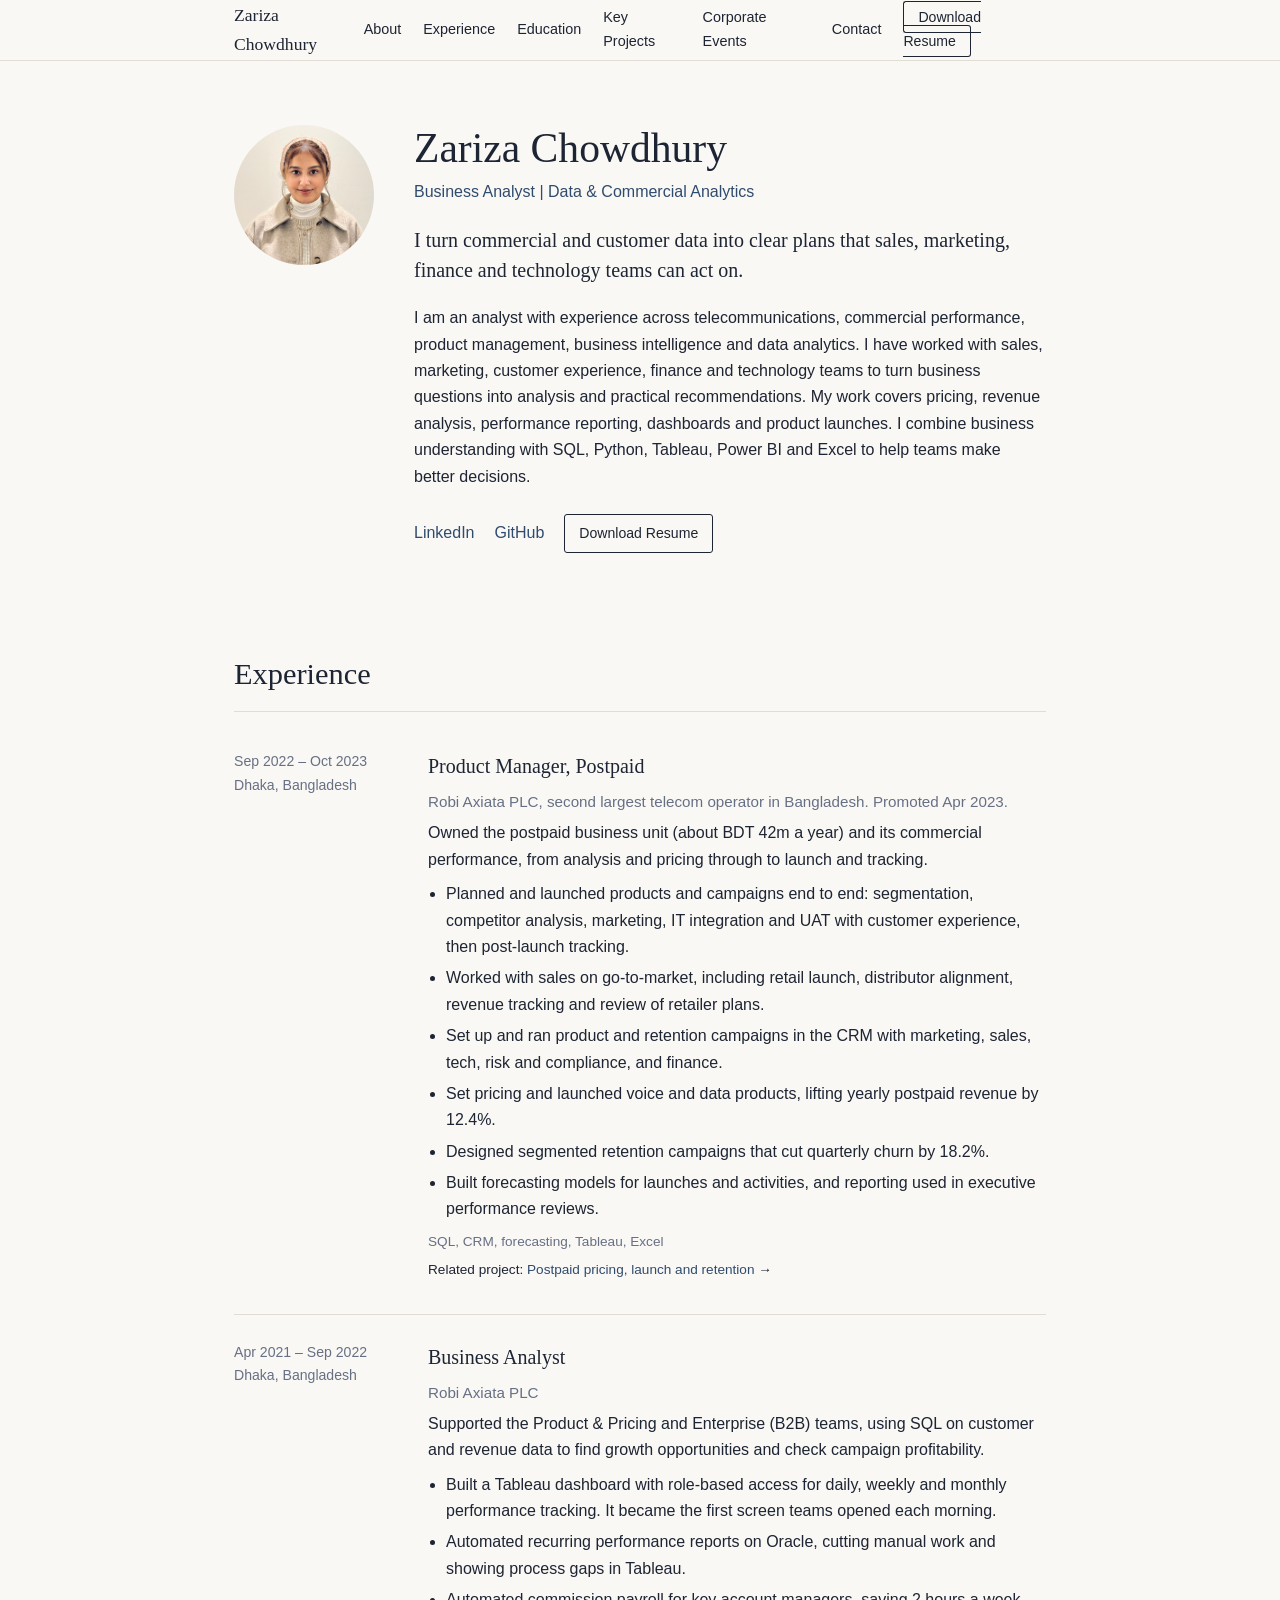
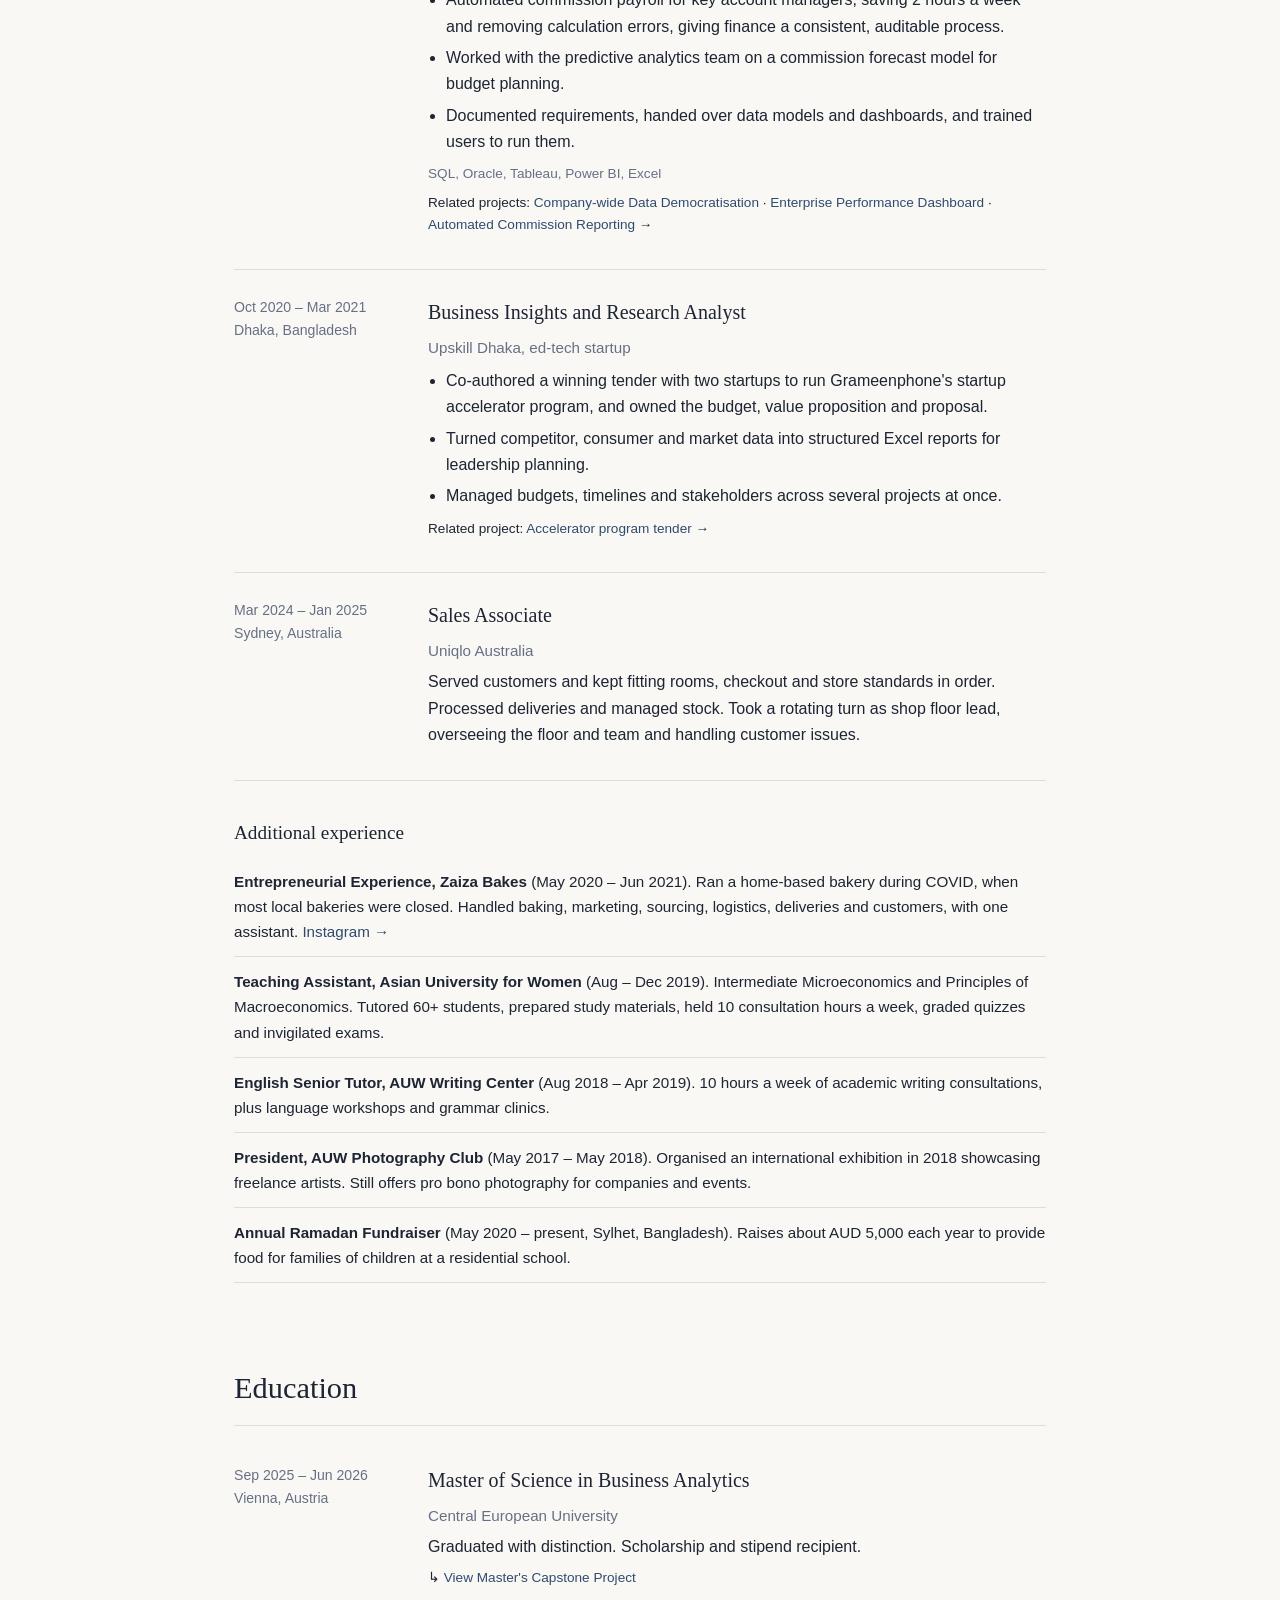
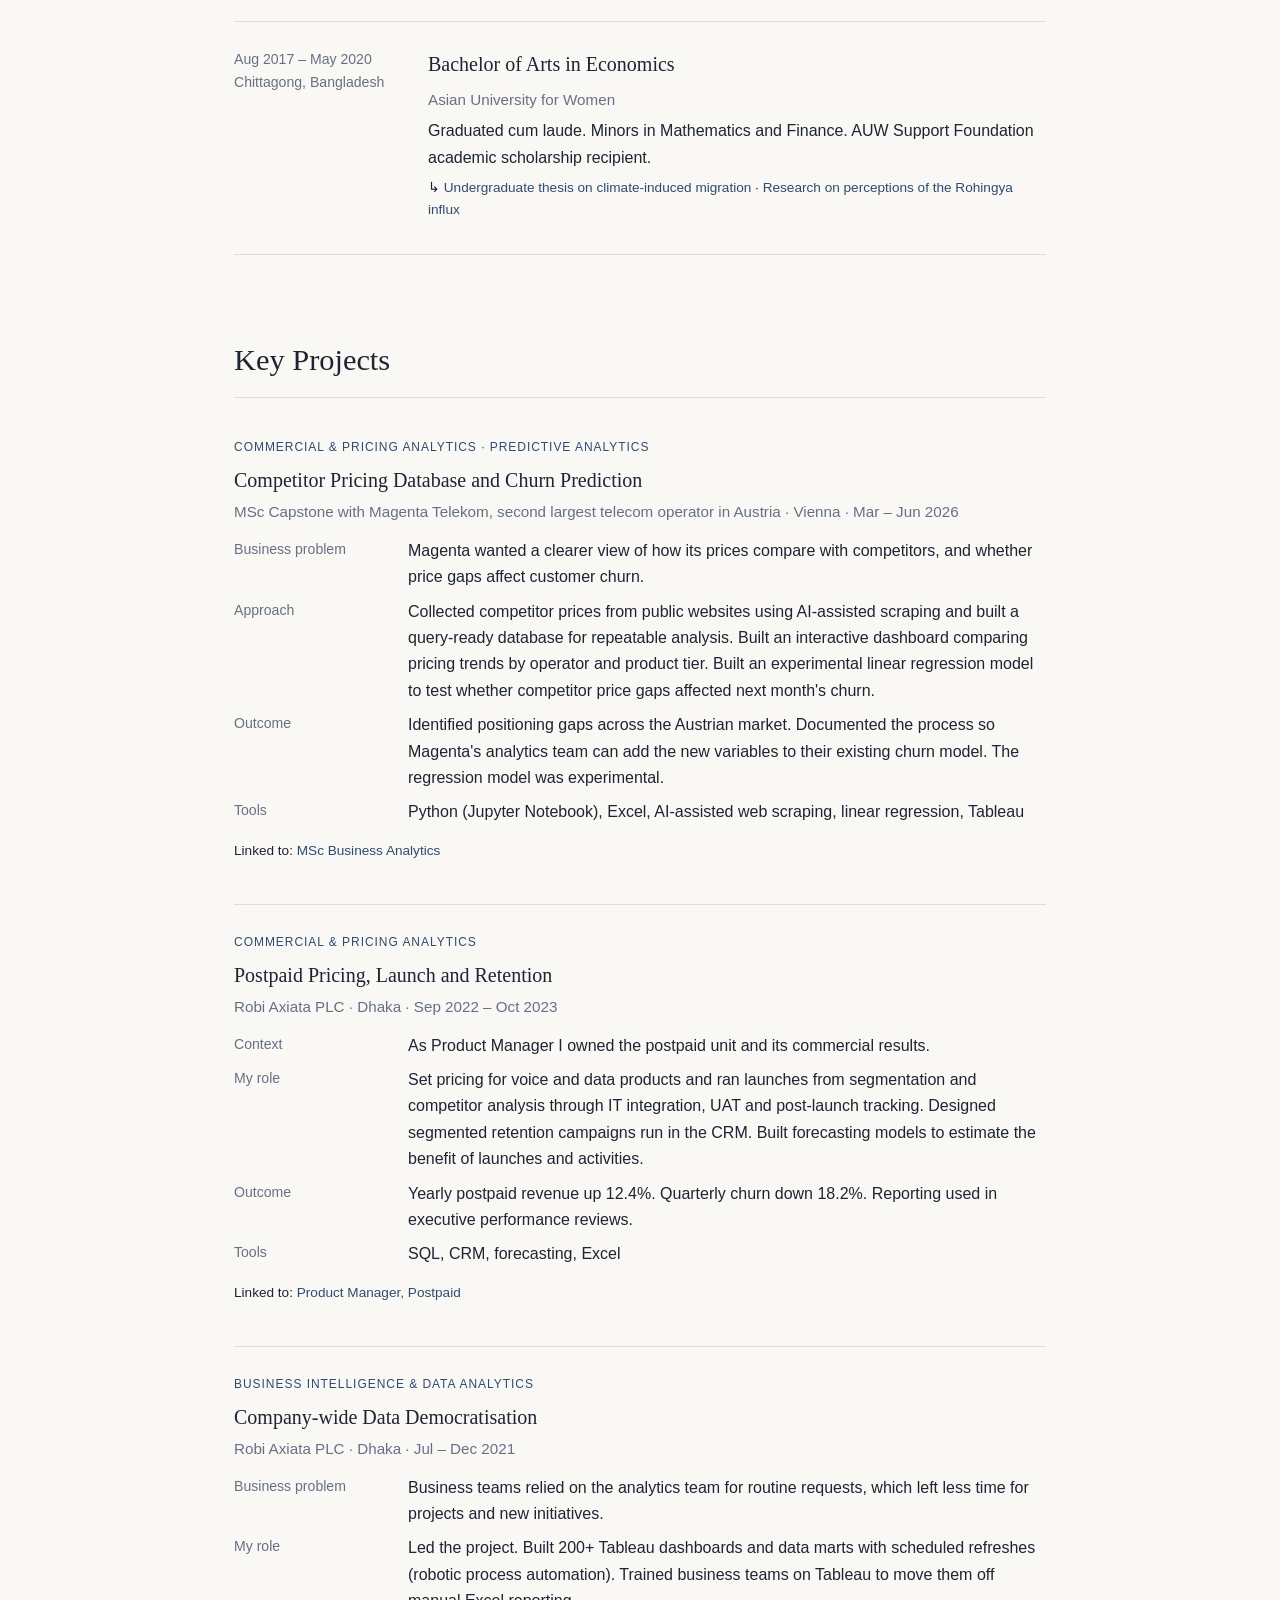
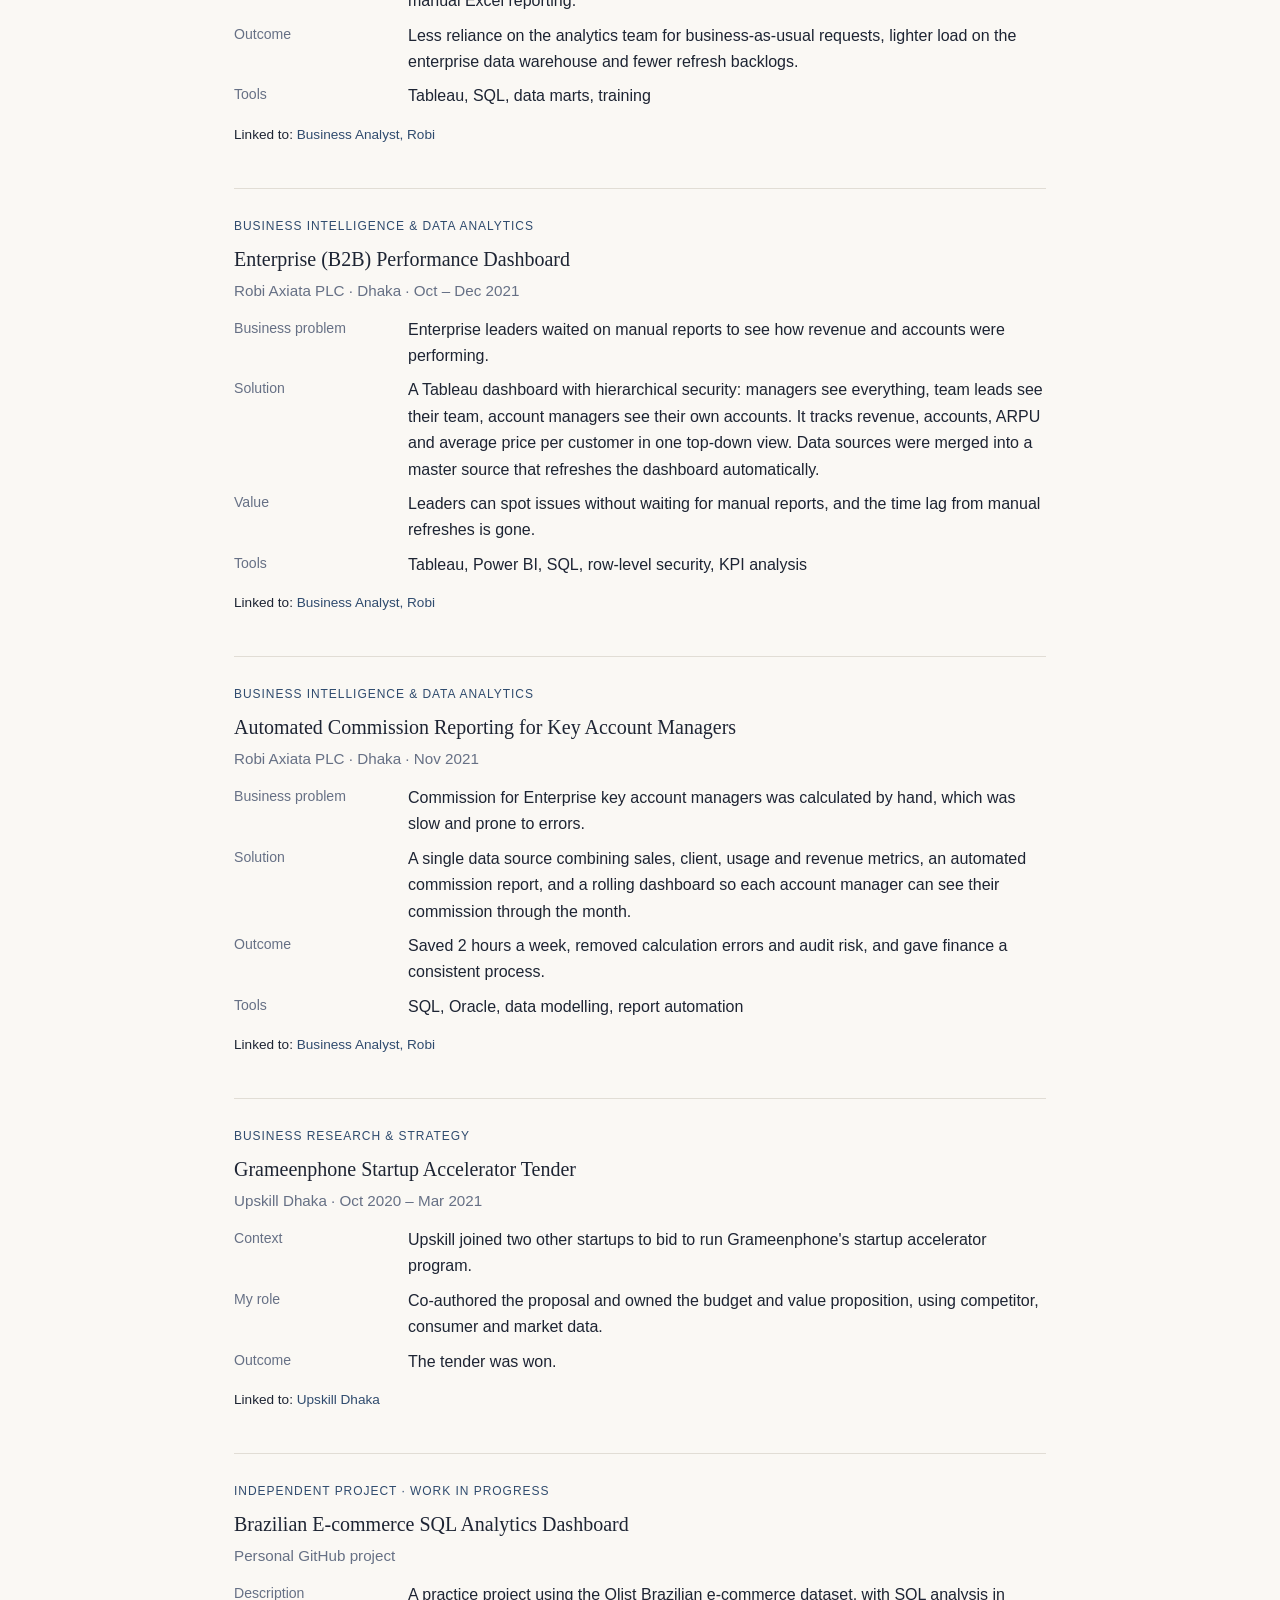
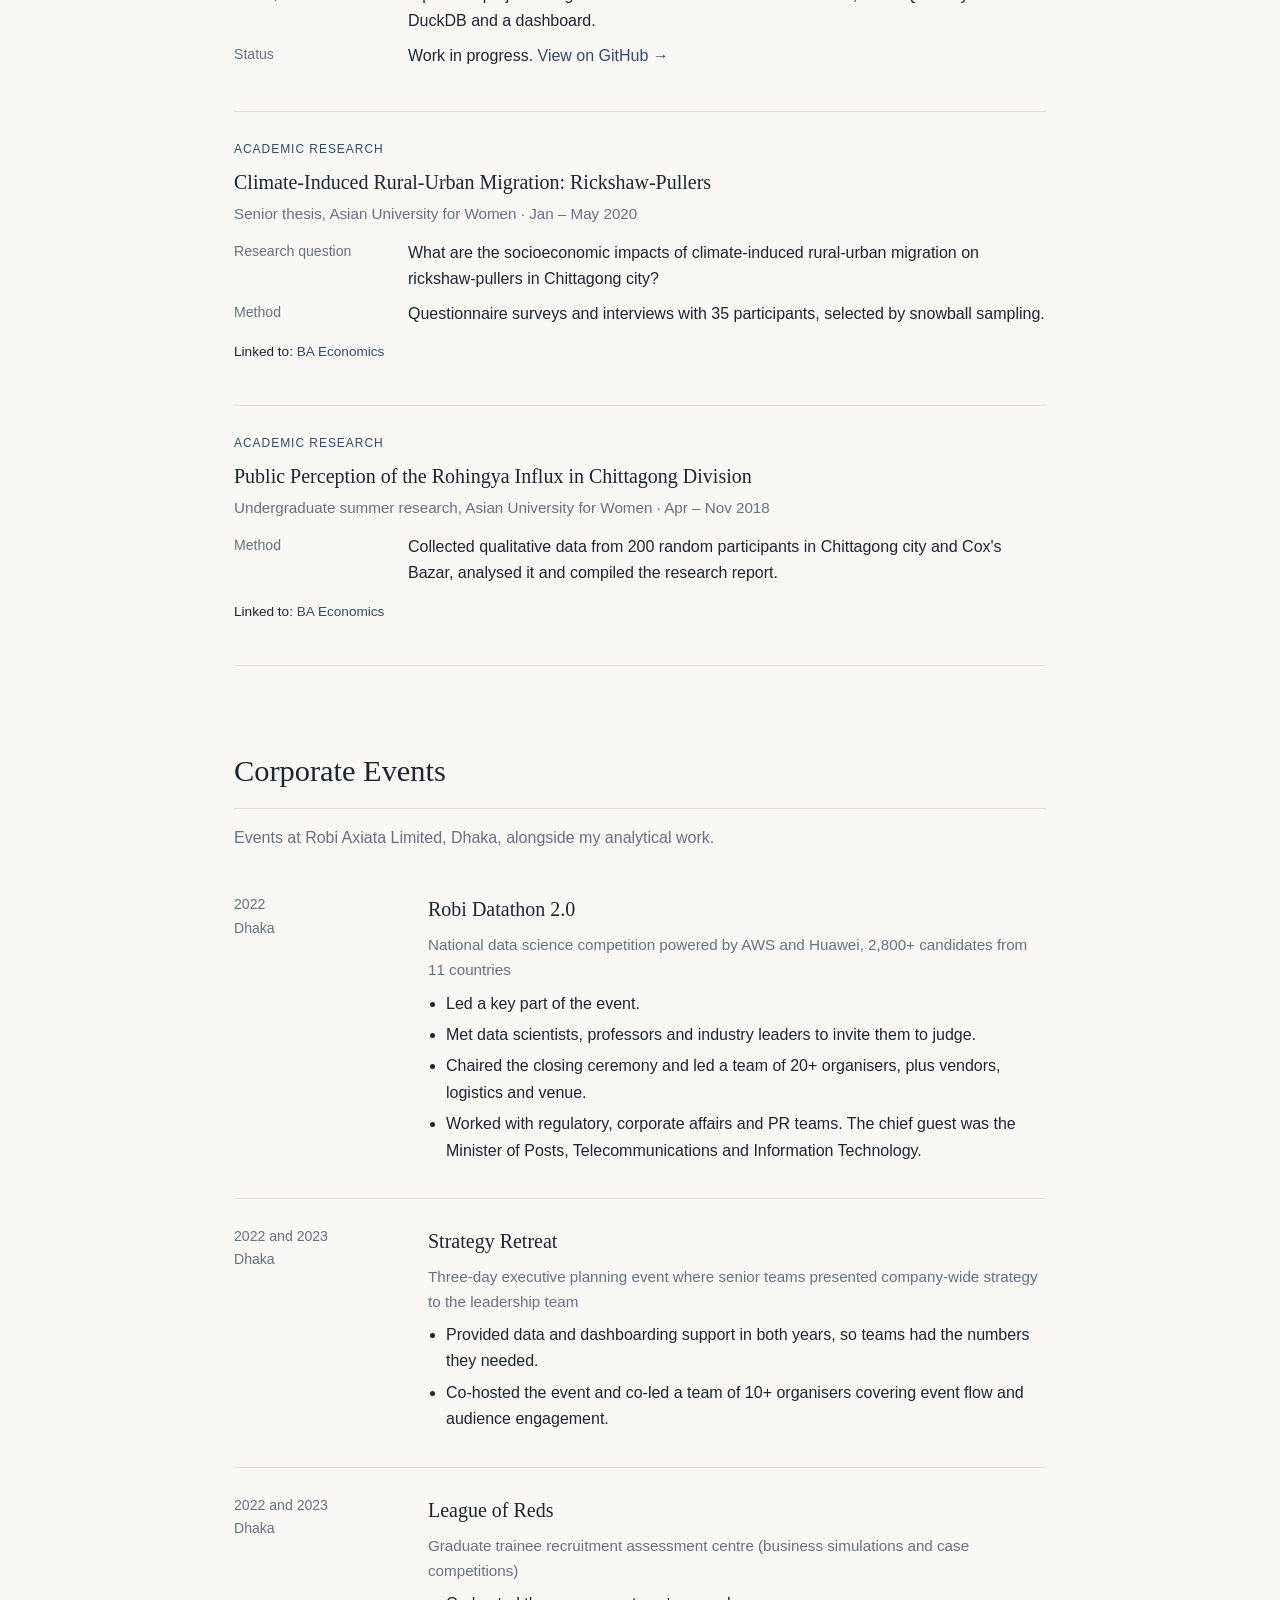
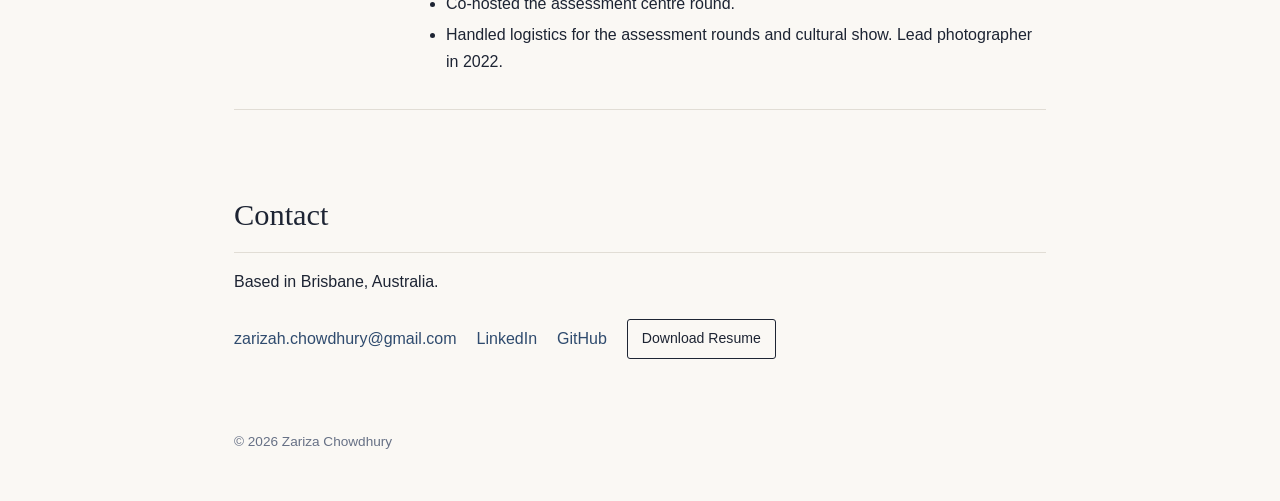
==== index.html @ 925d630c "Add files for portfolio" ====
<!DOCTYPE html>
<html lang="en-AU">
<head>
<meta charset="UTF-8">
<meta name="viewport" content="width=device-width, initial-scale=1">
<title>Zariza Chowdhury | Business Analyst | Data &amp; Commercial Analytics</title>
<meta name="description" content="Portfolio of Zariza Chowdhury, Business Analyst focused on commercial performance, pricing, product and business intelligence.">
<link rel="stylesheet" href="style.css">
</head>
<body>

<!-- NAVIGATION: to add a menu item, copy one <li> and change the link and label -->
<header class="nav">
  <div class="wrap nav-inner">
    <a class="brand" href="#about">Zariza Chowdhury</a>
    <button class="menu-btn" id="menuBtn" aria-label="Menu" aria-expanded="false">Menu</button>
    <nav id="menu">
      <ul>
        <li><a href="#about">About</a></li>
        <li><a href="#experience">Experience</a></li>
        <li><a href="#education">Education</a></li>
        <li><a href="#projects">Key Projects</a></li>
        <li><a href="#events">Corporate Events</a></li>
        <li><a href="#contact">Contact</a></li>
        <li><a class="btn" href="documents/CV.pdf" download="Zariza_Chowdhury_CV.pdf">Download Resume</a></li>
      </ul>
    </nav>
  </div>
</header>

<main class="wrap">

<!-- ABOUT -->
<section id="about" class="hero">
  <img src="assets/images/profile.jpg" alt="Zariza Chowdhury" class="photo">
  <div>
    <h1>Zariza Chowdhury</h1>
    <p class="title">Business Analyst | Data &amp; Commercial Analytics</p>
    <p class="lead">I turn commercial and customer data into clear plans that sales, marketing, finance and technology teams can act on.</p>
    <p>I am an analyst with experience across telecommunications, commercial performance, product management, business intelligence and data analytics. I have worked with sales, marketing, customer experience, finance and technology teams to turn business questions into analysis and practical recommendations. My work covers pricing, revenue analysis, performance reporting, dashboards and product launches. I combine business understanding with SQL, Python, Tableau, Power BI and Excel to help teams make better decisions.</p>
    <p class="links"><a href="https://www.linkedin.com/in/zarizachowdhury" target="_blank" rel="noopener">LinkedIn</a><a href="https://github.com/zarizachow" target="_blank" rel="noopener">GitHub</a><a class="btn" href="documents/CV.pdf" download="Zariza_Chowdhury_CV.pdf">Download Resume</a></p>
  </div>
</section>

<!-- EXPERIENCE: copy one <article class="entry"> block to add a job -->
<section id="experience">
  <h2>Experience</h2>

  <article class="entry">
    <div class="meta">Sep 2022 – Oct 2023<br>Dhaka, Bangladesh</div>
    <div>
      <h3>Product Manager, Postpaid</h3>
      <p class="org">Robi Axiata PLC, second largest telecom operator in Bangladesh. Promoted Apr 2023.</p>
      <p>Owned the postpaid business unit (about BDT 42m a year) and its commercial performance, from analysis and pricing through to launch and tracking.</p>
      <ul>
        <li>Planned and launched products and campaigns end to end: segmentation, competitor analysis, marketing, IT integration and UAT with customer experience, then post-launch tracking.</li>
        <li>Worked with sales on go-to-market, including retail launch, distributor alignment, revenue tracking and review of retailer plans.</li>
        <li>Set up and ran product and retention campaigns in the CRM with marketing, sales, tech, risk and compliance, and finance.</li>
        <li>Set pricing and launched voice and data products, lifting yearly postpaid revenue by 12.4%.</li>
        <li>Designed segmented retention campaigns that cut quarterly churn by 18.2%.</li>
        <li>Built forecasting models for launches and activities, and reporting used in executive performance reviews.</li>
      </ul>
      <p class="tools">SQL, CRM, forecasting, Tableau, Excel</p>
      <p class="rel">Related project: <a href="#robi-pm">Postpaid pricing, launch and retention</a> →</p>
    </div>
  </article>

  <article class="entry">
    <div class="meta">Apr 2021 – Sep 2022<br>Dhaka, Bangladesh</div>
    <div>
      <h3>Business Analyst</h3>
      <p class="org">Robi Axiata PLC</p>
      <p>Supported the Product &amp; Pricing and Enterprise (B2B) teams, using SQL on customer and revenue data to find growth opportunities and check campaign profitability.</p>
      <ul>
        <li>Built a Tableau dashboard with role-based access for daily, weekly and monthly performance tracking. It became the first screen teams opened each morning.</li>
        <li>Automated recurring performance reports on Oracle, cutting manual work and showing process gaps in Tableau.</li>
        <li>Automated commission payroll for key account managers, saving 2 hours a week and removing calculation errors, giving finance a consistent, auditable process.</li>
        <li>Worked with the predictive analytics team on a commission forecast model for budget planning.</li>
        <li>Documented requirements, handed over data models and dashboards, and trained users to run them.</li>
      </ul>
      <p class="tools">SQL, Oracle, Tableau, Power BI, Excel</p>
      <p class="rel">Related projects:
        <a href="#democratisation">Company-wide Data Democratisation</a> ·
        <a href="#dashboard">Enterprise Performance Dashboard</a> ·
        <a href="#commission">Automated Commission Reporting</a> →</p>
    </div>
  </article>

  <article class="entry">
    <div class="meta">Oct 2020 – Mar 2021<br>Dhaka, Bangladesh</div>
    <div>
      <h3>Business Insights and Research Analyst</h3>
      <p class="org">Upskill Dhaka, ed-tech startup</p>
      <ul>
        <li>Co-authored a winning tender with two startups to run Grameenphone's startup accelerator program, and owned the budget, value proposition and proposal.</li>
        <li>Turned competitor, consumer and market data into structured Excel reports for leadership planning.</li>
        <li>Managed budgets, timelines and stakeholders across several projects at once.</li>
      </ul>
      <p class="rel">Related project: <a href="#upskill">Accelerator program tender</a> →</p>
    </div>
  </article>

  <article class="entry">
    <div class="meta">Mar 2024 – Jan 2025<br>Sydney, Australia</div>
    <div>
      <h3>Sales Associate</h3>
      <p class="org">Uniqlo Australia</p>
      <p>Served customers and kept fitting rooms, checkout and store standards in order. Processed deliveries and managed stock. Took a rotating turn as shop floor lead, overseeing the floor and team and handling customer issues.</p>
    </div>
  </article>

  <h4 class="sub">Additional experience</h4>
  <ul class="plain">
    <li><strong>Entrepreneurial Experience, Zaiza Bakes</strong> (May 2020 – Jun 2021). Ran a home-based bakery during COVID, when most local bakeries were closed. Handled baking, marketing, sourcing, logistics, deliveries and customers, with one assistant. <a href="https://www.instagram.com/zaizabakes" target="_blank" rel="noopener">Instagram →</a></li>
    <li><strong>Teaching Assistant, Asian University for Women</strong> (Aug – Dec 2019). Intermediate Microeconomics and Principles of Macroeconomics. Tutored 60+ students, prepared study materials, held 10 consultation hours a week, graded quizzes and invigilated exams.</li>
    <li><strong>English Senior Tutor, AUW Writing Center</strong> (Aug 2018 – Apr 2019). 10 hours a week of academic writing consultations, plus language workshops and grammar clinics.</li>
    <li><strong>President, AUW Photography Club</strong> (May 2017 – May 2018). Organised an international exhibition in 2018 showcasing freelance artists. Still offers pro bono photography for companies and events.</li>
    <li><strong>Annual Ramadan Fundraiser</strong> (May 2020 – present, Sylhet, Bangladesh). Raises about AUD 5,000 each year to provide food for families of children at a residential school.</li>
  </ul>
</section>

<!-- EDUCATION -->
<section id="education">
  <h2>Education</h2>
  <article class="entry">
    <div class="meta">Sep 2025 – Jun 2026<br>Vienna, Austria</div>
    <div>
      <h3>Master of Science in Business Analytics</h3>
      <p class="org">Central European University</p>
      <p>Graduated with distinction. Scholarship and stipend recipient.</p>
      <p class="rel">↳ <a href="#capstone">View Master's Capstone Project</a></p>
    </div>
  </article>
  <article class="entry">
    <div class="meta">Aug 2017 – May 2020<br>Chittagong, Bangladesh</div>
    <div>
      <h3>Bachelor of Arts in Economics</h3>
      <p class="org">Asian University for Women</p>
      <p>Graduated cum laude. Minors in Mathematics and Finance. AUW Support Foundation academic scholarship recipient.</p>
      <p class="rel">↳ <a href="#thesis">Undergraduate thesis on climate-induced migration</a> · <a href="#rohingya">Research on perceptions of the Rohingya influx</a></p>
    </div>
  </article>
</section>

<!-- KEY PROJECTS: copy one <article class="case"> block to add a project. The id must match the link used elsewhere. -->
<section id="projects">
  <h2>Key Projects</h2>

  <article class="case" id="capstone">
    <p class="cat">Commercial &amp; Pricing Analytics · Predictive Analytics</p>
    <h3>Competitor Pricing Database and Churn Prediction</h3>
    <p class="org">MSc Capstone with Magenta Telekom, second largest telecom operator in Austria · Vienna · Mar – Jun 2026</p>
    <dl>
      <dt>Business problem</dt><dd>Magenta wanted a clearer view of how its prices compare with competitors, and whether price gaps affect customer churn.</dd>
      <dt>Approach</dt><dd>Collected competitor prices from public websites using AI-assisted scraping and built a query-ready database for repeatable analysis. Built an interactive dashboard comparing pricing trends by operator and product tier. Built an experimental linear regression model to test whether competitor price gaps affected next month's churn.</dd>
      <dt>Outcome</dt><dd>Identified positioning gaps across the Austrian market. Documented the process so Magenta's analytics team can add the new variables to their existing churn model. The regression model was experimental.</dd>
      <dt>Tools</dt><dd>Python (Jupyter Notebook), Excel, AI-assisted web scraping, linear regression, Tableau</dd>
    </dl>
    <p class="rel">Linked to: <a href="#education">MSc Business Analytics</a></p>
  </article>

  <article class="case" id="robi-pm">
    <p class="cat">Commercial &amp; Pricing Analytics</p>
    <h3>Postpaid Pricing, Launch and Retention</h3>
    <p class="org">Robi Axiata PLC · Dhaka · Sep 2022 – Oct 2023</p>
    <dl>
      <dt>Context</dt><dd>As Product Manager I owned the postpaid unit and its commercial results.</dd>
      <dt>My role</dt><dd>Set pricing for voice and data products and ran launches from segmentation and competitor analysis through IT integration, UAT and post-launch tracking. Designed segmented retention campaigns run in the CRM. Built forecasting models to estimate the benefit of launches and activities.</dd>
      <dt>Outcome</dt><dd>Yearly postpaid revenue up 12.4%. Quarterly churn down 18.2%. Reporting used in executive performance reviews.</dd>
      <dt>Tools</dt><dd>SQL, CRM, forecasting, Excel</dd>
    </dl>
    <p class="rel">Linked to: <a href="#experience">Product Manager, Postpaid</a></p>
  </article>

  <article class="case" id="democratisation">
    <p class="cat">Business Intelligence &amp; Data Analytics</p>
    <h3>Company-wide Data Democratisation</h3>
    <p class="org">Robi Axiata PLC · Dhaka · Jul – Dec 2021</p>
    <dl>
      <dt>Business problem</dt><dd>Business teams relied on the analytics team for routine requests, which left less time for projects and new initiatives.</dd>
      <dt>My role</dt><dd>Led the project. Built 200+ Tableau dashboards and data marts with scheduled refreshes (robotic process automation). Trained business teams on Tableau to move them off manual Excel reporting.</dd>
      <dt>Outcome</dt><dd>Less reliance on the analytics team for business-as-usual requests, lighter load on the enterprise data warehouse and fewer refresh backlogs.</dd>
      <dt>Tools</dt><dd>Tableau, SQL, data marts, training</dd>
    </dl>
    <p class="rel">Linked to: <a href="#experience">Business Analyst, Robi</a></p>
  </article>

  <article class="case" id="dashboard">
    <p class="cat">Business Intelligence &amp; Data Analytics</p>
    <h3>Enterprise (B2B) Performance Dashboard</h3>
    <p class="org">Robi Axiata PLC · Dhaka · Oct – Dec 2021</p>
    <dl>
      <dt>Business problem</dt><dd>Enterprise leaders waited on manual reports to see how revenue and accounts were performing.</dd>
      <dt>Solution</dt><dd>A Tableau dashboard with hierarchical security: managers see everything, team leads see their team, account managers see their own accounts. It tracks revenue, accounts, ARPU and average price per customer in one top-down view. Data sources were merged into a master source that refreshes the dashboard automatically.</dd>
      <dt>Value</dt><dd>Leaders can spot issues without waiting for manual reports, and the time lag from manual refreshes is gone.</dd>
      <dt>Tools</dt><dd>Tableau, Power BI, SQL, row-level security, KPI analysis</dd>
    </dl>
    <p class="rel">Linked to: <a href="#experience">Business Analyst, Robi</a></p>
  </article>

  <article class="case" id="commission">
    <p class="cat">Business Intelligence &amp; Data Analytics</p>
    <h3>Automated Commission Reporting for Key Account Managers</h3>
    <p class="org">Robi Axiata PLC · Dhaka · Nov 2021</p>
    <dl>
      <dt>Business problem</dt><dd>Commission for Enterprise key account managers was calculated by hand, which was slow and prone to errors.</dd>
      <dt>Solution</dt><dd>A single data source combining sales, client, usage and revenue metrics, an automated commission report, and a rolling dashboard so each account manager can see their commission through the month.</dd>
      <dt>Outcome</dt><dd>Saved 2 hours a week, removed calculation errors and audit risk, and gave finance a consistent process.</dd>
      <dt>Tools</dt><dd>SQL, Oracle, data modelling, report automation</dd>
    </dl>
    <p class="rel">Linked to: <a href="#experience">Business Analyst, Robi</a></p>
  </article>

  <article class="case" id="upskill">
    <p class="cat">Business Research &amp; Strategy</p>
    <h3>Grameenphone Startup Accelerator Tender</h3>
    <p class="org">Upskill Dhaka · Oct 2020 – Mar 2021</p>
    <dl>
      <dt>Context</dt><dd>Upskill joined two other startups to bid to run Grameenphone's startup accelerator program.</dd>
      <dt>My role</dt><dd>Co-authored the proposal and owned the budget and value proposition, using competitor, consumer and market data.</dd>
      <dt>Outcome</dt><dd>The tender was won.</dd>
    </dl>
    <p class="rel">Linked to: <a href="#experience">Upskill Dhaka</a></p>
  </article>

  <article class="case" id="ecommerce">
    <p class="cat">Independent Project · Work in progress</p>
    <h3>Brazilian E-commerce SQL Analytics Dashboard</h3>
    <p class="org">Personal GitHub project</p>
    <dl>
      <dt>Description</dt><dd>A practice project using the Olist Brazilian e-commerce dataset, with SQL analysis in DuckDB and a dashboard.</dd>
      <dt>Status</dt><dd>Work in progress. <a href="https://github.com/zarizachow/brazilian-ecommerce-sql-analytics-dashboard" target="_blank" rel="noopener">View on GitHub →</a></dd>
    </dl>
  </article>

  <article class="case" id="thesis">
    <p class="cat">Academic Research</p>
    <h3>Climate-Induced Rural-Urban Migration: Rickshaw-Pullers</h3>
    <p class="org">Senior thesis, Asian University for Women · Jan – May 2020</p>
    <dl>
      <dt>Research question</dt><dd>What are the socioeconomic impacts of climate-induced rural-urban migration on rickshaw-pullers in Chittagong city?</dd>
      <dt>Method</dt><dd>Questionnaire surveys and interviews with 35 participants, selected by snowball sampling.</dd>
    </dl>
    <p class="rel">Linked to: <a href="#education">BA Economics</a></p>
  </article>

  <article class="case" id="rohingya">
    <p class="cat">Academic Research</p>
    <h3>Public Perception of the Rohingya Influx in Chittagong Division</h3>
    <p class="org">Undergraduate summer research, Asian University for Women · Apr – Nov 2018</p>
    <dl>
      <dt>Method</dt><dd>Collected qualitative data from 200 random participants in Chittagong city and Cox's Bazar, analysed it and compiled the research report.</dd>
    </dl>
    <p class="rel">Linked to: <a href="#education">BA Economics</a></p>
  </article>
</section>

<!-- CORPORATE EVENTS: copy one <article class="entry"> block to add an event -->
<section id="events">
  <h2>Corporate Events</h2>
  <p class="intro">Events at Robi Axiata Limited, Dhaka, alongside my analytical work.</p>

  <article class="entry">
    <div class="meta">2022<br>Dhaka</div>
    <div>
      <h3>Robi Datathon 2.0</h3>
      <p class="org">National data science competition powered by AWS and Huawei, 2,800+ candidates from 11 countries</p>
      <ul>
        <li>Led a key part of the event.</li>
        <li>Met data scientists, professors and industry leaders to invite them to judge.</li>
        <li>Chaired the closing ceremony and led a team of 20+ organisers, plus vendors, logistics and venue.</li>
        <li>Worked with regulatory, corporate affairs and PR teams. The chief guest was the Minister of Posts, Telecommunications and Information Technology.</li>
      </ul>
    </div>
  </article>

  <article class="entry">
    <div class="meta">2022 and 2023<br>Dhaka</div>
    <div>
      <h3>Strategy Retreat</h3>
      <p class="org">Three-day executive planning event where senior teams presented company-wide strategy to the leadership team</p>
      <ul>
        <li>Provided data and dashboarding support in both years, so teams had the numbers they needed.</li>
        <li>Co-hosted the event and co-led a team of 10+ organisers covering event flow and audience engagement.</li>
      </ul>
    </div>
  </article>

  <article class="entry">
    <div class="meta">2022 and 2023<br>Dhaka</div>
    <div>
      <h3>League of Reds</h3>
      <p class="org">Graduate trainee recruitment assessment centre (business simulations and case competitions)</p>
      <ul>
        <li>Co-hosted the assessment centre round.</li>
        <li>Handled logistics for the assessment rounds and cultural show. Lead photographer in 2022.</li>
      </ul>
    </div>
  </article>
</section>

<!-- CONTACT -->
<section id="contact">
  <h2>Contact</h2>
  <p>Based in Brisbane, Australia.</p>
  <p class="links">
    <a href="mailto:zarizah.chowdhury@gmail.com">zarizah.chowdhury@gmail.com</a>
    <a href="https://www.linkedin.com/in/zarizachowdhury" target="_blank" rel="noopener">LinkedIn</a>
    <a href="https://github.com/zarizachow" target="_blank" rel="noopener">GitHub</a>
    <a class="btn" href="documents/CV.pdf" download="Zariza_Chowdhury_CV.pdf">Download Resume</a>
  </p>
</section>
</main>

<footer class="wrap foot">© <span id="year">2026</span> Zariza Chowdhury</footer>
<script src="script.js"></script>
</body>
</html>
---- style.css ----
/* COLOURS AND FONTS: change these values to restyle the whole site */
:root{--bg:#faf8f4;--text:#1d2433;--muted:#667085;--line:#e1ddd5;--accent:#2f4b6e;
--serif:Georgia,"Times New Roman",serif;--sans:-apple-system,"Segoe UI",Helvetica,Arial,sans-serif}
*{box-sizing:border-box}
html{scroll-behavior:smooth}
body{margin:0;background:var(--bg);color:var(--text);font:16px/1.65 var(--sans)}
.wrap{max-width:860px;margin:0 auto;padding:0 24px}
a{color:var(--accent);text-decoration:none}
a:hover{text-decoration:underline}
h1,h2,h3{font-family:var(--serif);font-weight:normal;margin:0}
section{padding:72px 0 8px;scroll-margin-top:60px}
h2{font-size:1.9rem;padding-bottom:12px;border-bottom:1px solid var(--line);margin-bottom:12px}

/* NAV */
.nav{position:sticky;top:0;background:rgba(250,248,244,.96);border-bottom:1px solid var(--line);z-index:10}
.nav-inner{display:flex;align-items:center;justify-content:space-between;height:60px}
.brand{font-family:var(--serif);color:var(--text);font-size:1.1rem}
.nav ul{list-style:none;display:flex;gap:22px;align-items:center;margin:0;padding:0;font-size:.9rem}
.nav ul a{color:var(--text)}
.btn{border:1px solid var(--text);padding:7px 14px;border-radius:3px;color:var(--text);font-size:.88rem;transition:.2s}
.nav ul a.btn:hover,.btn:hover{background:var(--text);color:var(--bg);text-decoration:none}
.menu-btn{display:none;background:none;border:1px solid var(--line);padding:6px 12px;font:inherit;cursor:pointer}

/* ABOUT */
.hero{display:flex;gap:40px;align-items:flex-start;padding-top:64px}
.photo{width:140px;height:140px;border-radius:50%;object-fit:cover;flex:none}
h1{font-size:2.6rem;line-height:1.15}
.title{color:var(--accent);margin:6px 0 20px}
.lead{font-family:var(--serif);font-size:1.25rem;line-height:1.5}
.links{display:flex;flex-wrap:wrap;gap:20px;align-items:center;margin-top:24px}

/* ENTRIES (experience, education, events) */
.entry{display:grid;grid-template-columns:170px 1fr;gap:24px;padding:26px 0;border-bottom:1px solid var(--line)}
.meta{color:var(--muted);font-size:.88rem}
h3{font-size:1.25rem}
.org{color:var(--muted);margin:2px 0 10px;font-size:.95rem}
.entry p{margin:6px 0}
.entry ul{margin:8px 0 8px 18px;padding:0}
.entry li{margin-bottom:5px}
.tools{font-size:.85rem;color:var(--muted)}
.rel{font-size:.85rem}
.intro{color:var(--muted)}
.sub{font-family:var(--serif);font-weight:normal;font-size:1.2rem;margin:36px 0 8px}
.plain{list-style:none;padding:0;margin:0}
.plain li{padding:12px 0;border-bottom:1px solid var(--line);font-size:.95rem}

/* CASE STUDIES */
.case{padding:28px 0;border-bottom:1px solid var(--line);scroll-margin-top:70px}
.cat{font-size:.75rem;letter-spacing:.08em;text-transform:uppercase;color:var(--accent);margin:0 0 6px}
.case dl{display:grid;grid-template-columns:150px 1fr;gap:8px 24px;margin:14px 0}
.case dt{color:var(--muted);font-size:.88rem}
.case dd{margin:0}

.foot{padding:48px 24px;color:var(--muted);font-size:.85rem}

/* MOBILE */
@media(max-width:760px){
  .menu-btn{display:block}
  #menu{display:none;position:absolute;top:60px;left:0;right:0;background:var(--bg);border-bottom:1px solid var(--line);padding:12px 24px}
  #menu.open{display:block}
  .nav ul{flex-direction:column;align-items:flex-start;gap:14px}
  .hero{flex-direction:column;gap:20px}
  h1{font-size:2.1rem}
  .entry,.case dl{grid-template-columns:1fr;gap:4px}
}
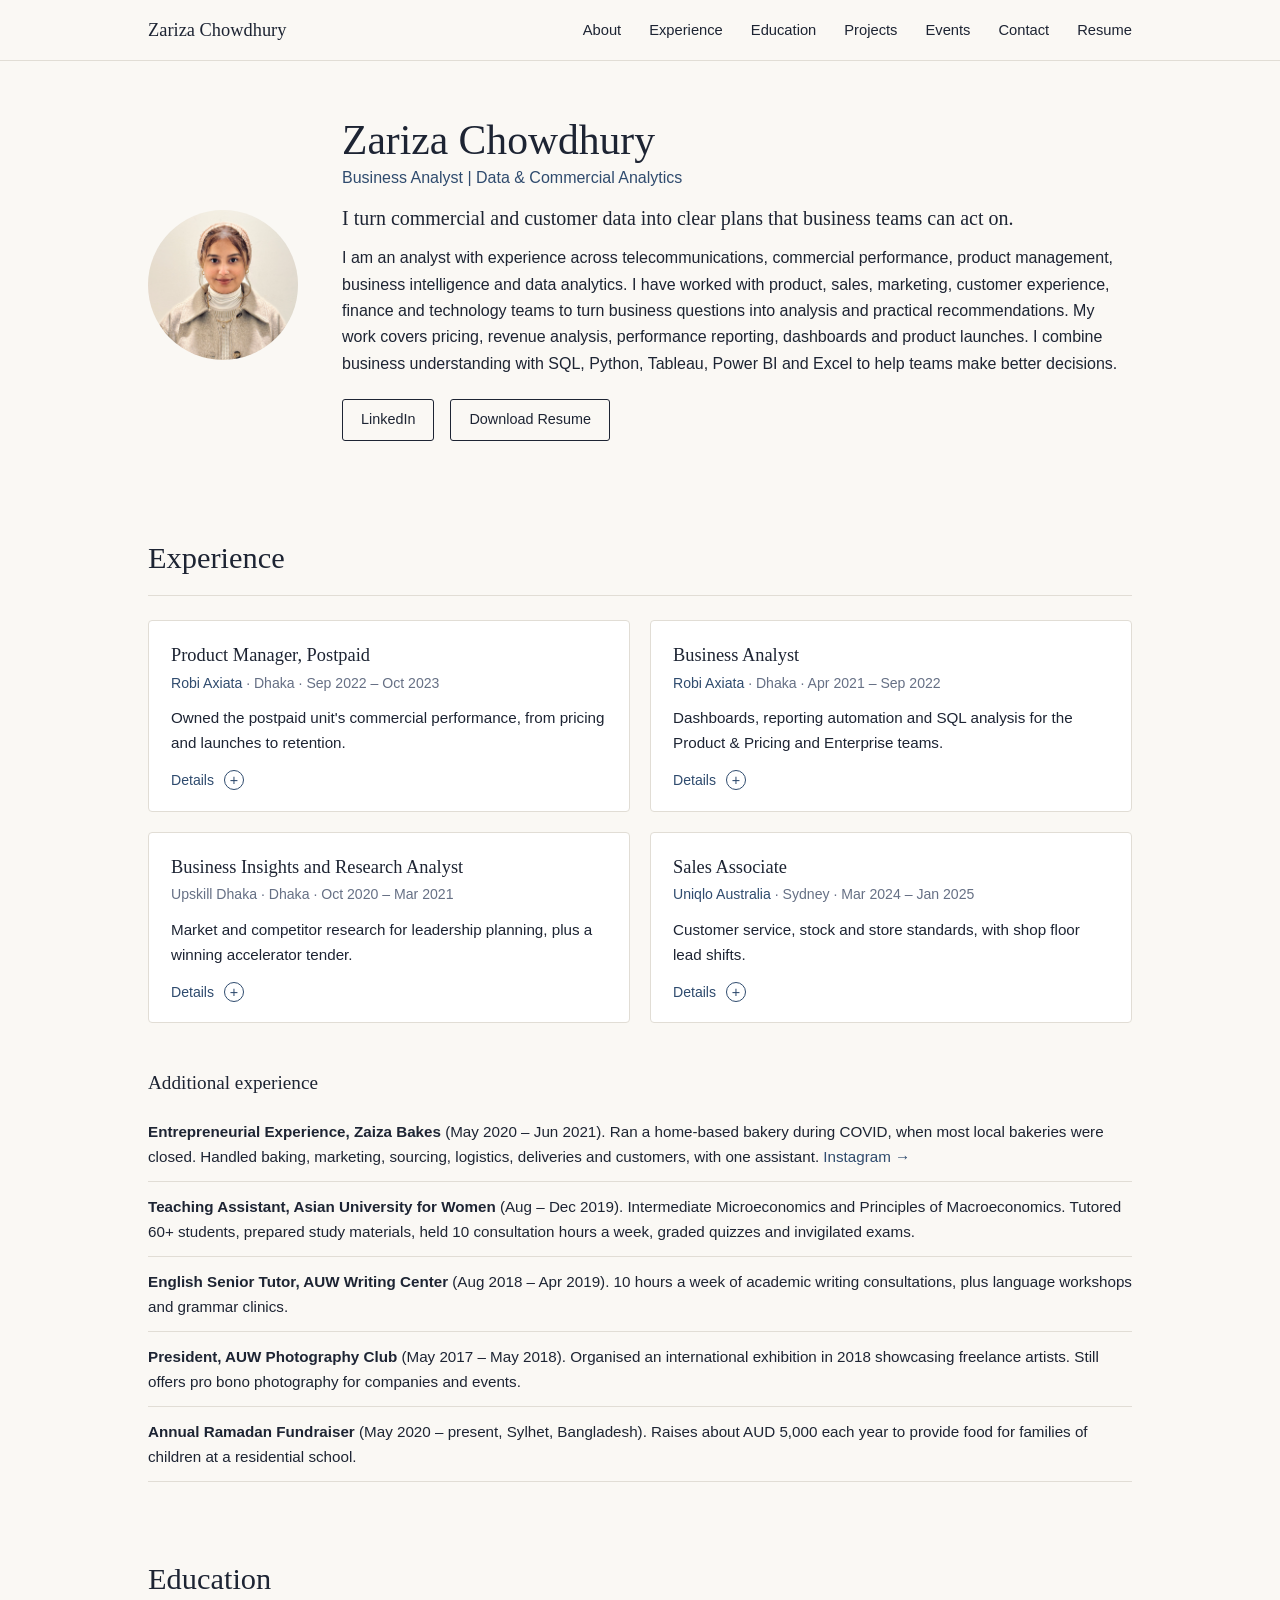
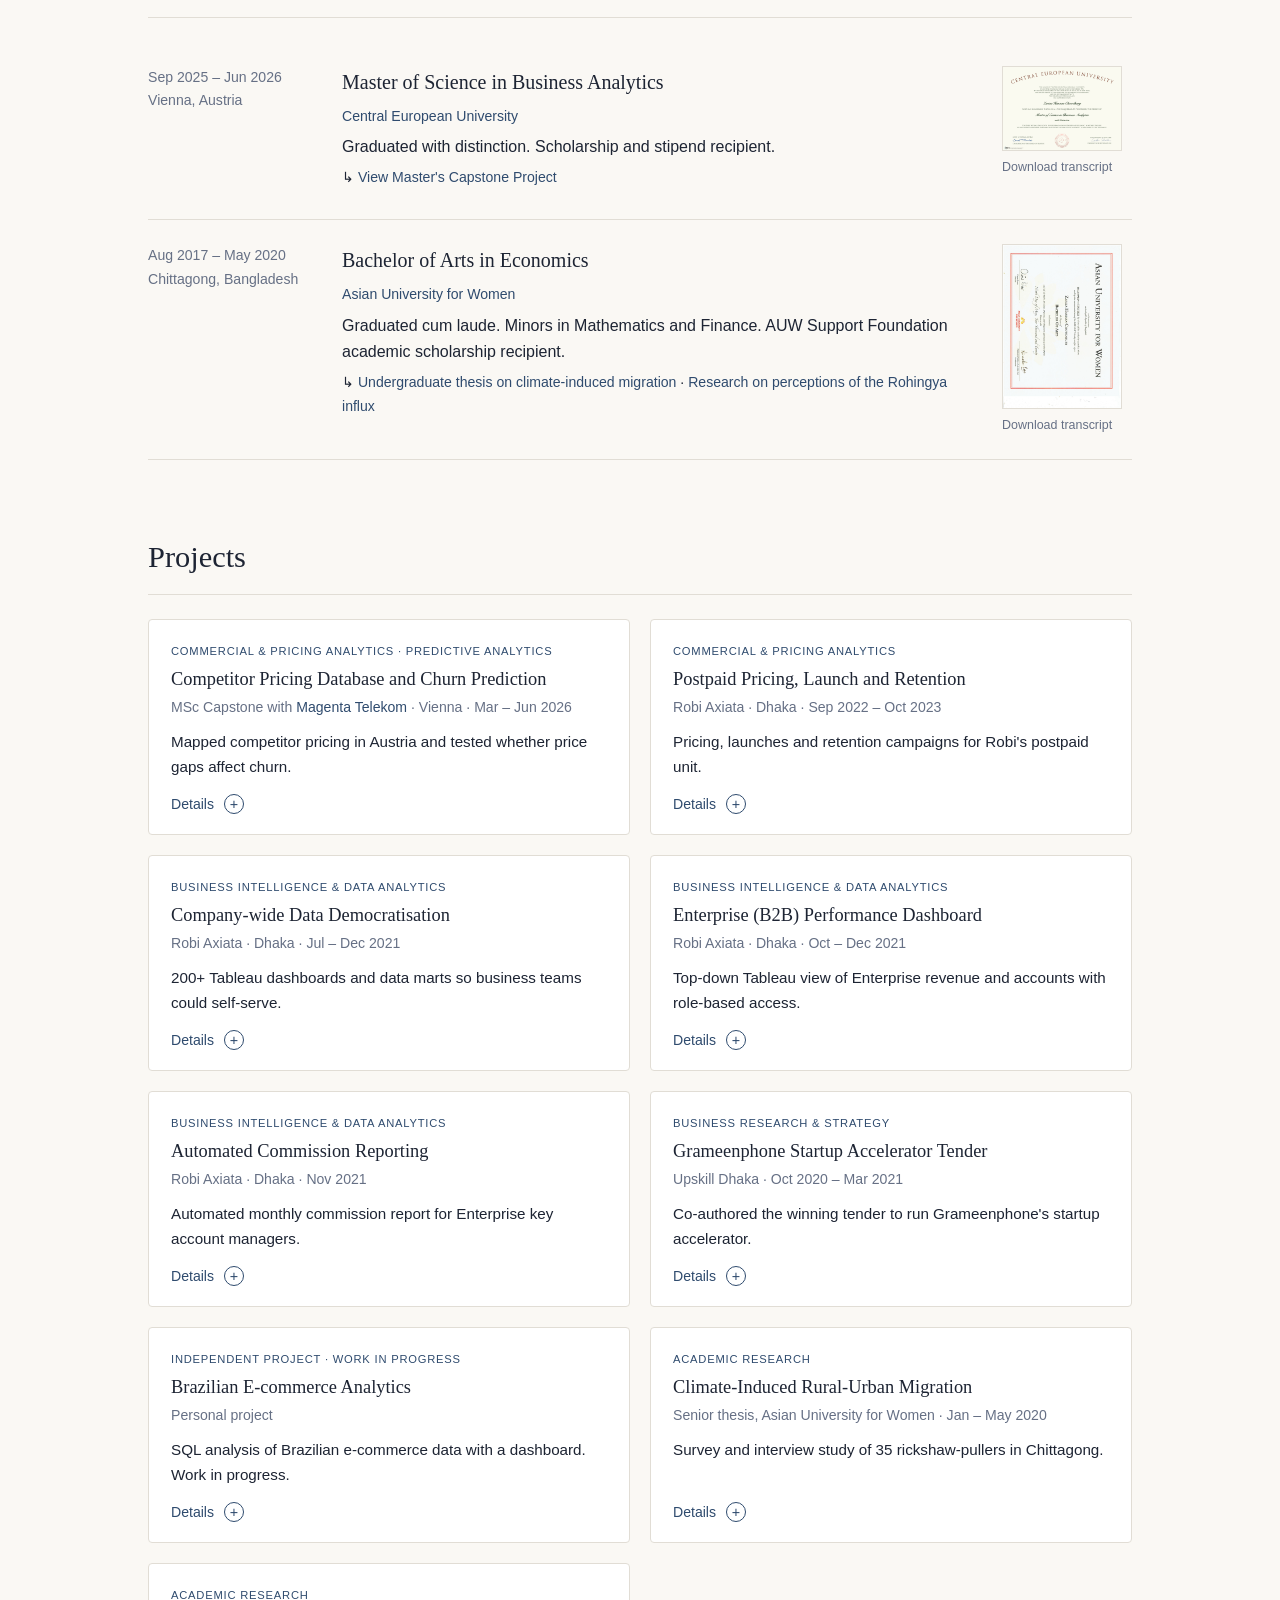
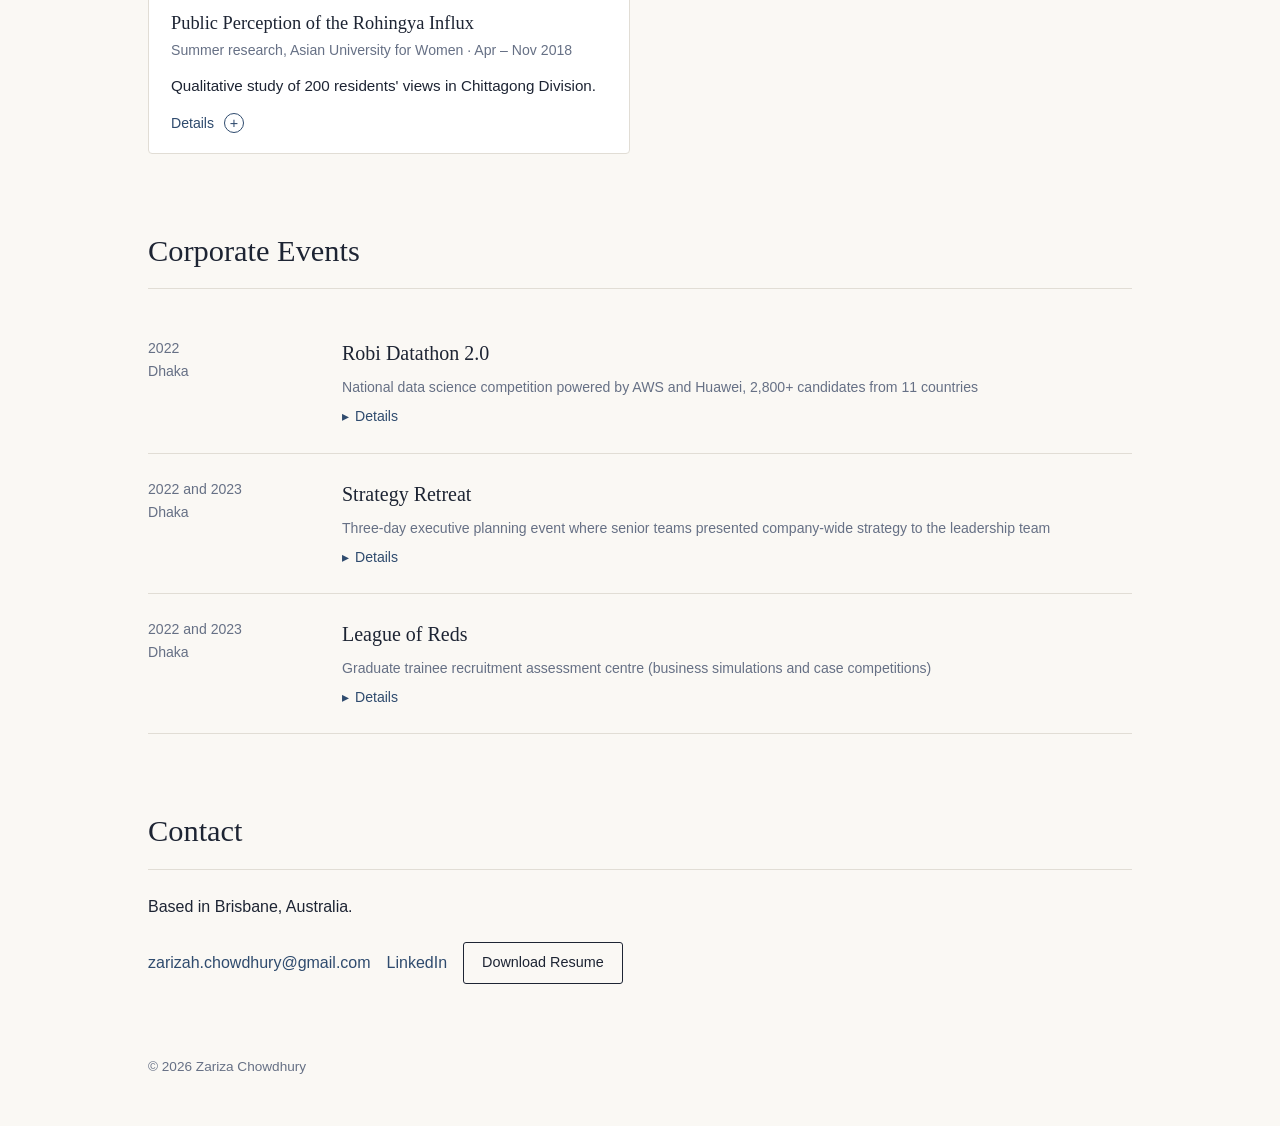
==== commit 0b4f1fc2: "Added diplomas and transcripts, updated design" ====
--- a/index.html
+++ b/index.html
@@ -8,21 +8,20 @@
 <link rel="stylesheet" href="style.css">
 </head>
 <body>
-
-<!-- NAVIGATION: to add a menu item, copy one <li> and change the link and label -->
+<!-- NAVIGATION: same menu is on resume.html. Edit both files if you change it. -->
 <header class="nav">
   <div class="wrap nav-inner">
-    <a class="brand" href="#about">Zariza Chowdhury</a>
+    <a class="brand" href="index.html#about">Zariza Chowdhury</a>
     <button class="menu-btn" id="menuBtn" aria-label="Menu" aria-expanded="false">Menu</button>
     <nav id="menu">
       <ul>
-        <li><a href="#about">About</a></li>
-        <li><a href="#experience">Experience</a></li>
-        <li><a href="#education">Education</a></li>
-        <li><a href="#projects">Key Projects</a></li>
-        <li><a href="#events">Corporate Events</a></li>
-        <li><a href="#contact">Contact</a></li>
-        <li><a class="btn" href="documents/CV.pdf" download="Zariza_Chowdhury_CV.pdf">Download Resume</a></li>
+        <li><a href="index.html#about">About</a></li>
+        <li><a href="index.html#experience">Experience</a></li>
+        <li><a href="index.html#education">Education</a></li>
+        <li><a href="index.html#projects">Projects</a></li>
+        <li><a href="index.html#events">Events</a></li>
+        <li><a href="index.html#contact">Contact</a></li>
+        <li><a href="resume.html">Resume</a></li>
       </ul>
     </nav>
   </div>
@@ -36,78 +35,100 @@
   <div>
     <h1>Zariza Chowdhury</h1>
     <p class="title">Business Analyst | Data &amp; Commercial Analytics</p>
-    <p class="lead">I turn commercial and customer data into clear plans that sales, marketing, finance and technology teams can act on.</p>
-    <p>I am an analyst with experience across telecommunications, commercial performance, product management, business intelligence and data analytics. I have worked with sales, marketing, customer experience, finance and technology teams to turn business questions into analysis and practical recommendations. My work covers pricing, revenue analysis, performance reporting, dashboards and product launches. I combine business understanding with SQL, Python, Tableau, Power BI and Excel to help teams make better decisions.</p>
-    <p class="links"><a href="https://www.linkedin.com/in/zarizachowdhury" target="_blank" rel="noopener">LinkedIn</a><a href="https://github.com/zarizachow" target="_blank" rel="noopener">GitHub</a><a class="btn" href="documents/CV.pdf" download="Zariza_Chowdhury_CV.pdf">Download Resume</a></p>
+    <p class="lead">I turn commercial and customer data into clear plans that business teams can act on.</p>
+    <p>I am an analyst with experience across telecommunications, commercial performance, product management, business intelligence and data analytics. I have worked with product, sales, marketing, customer experience, finance and technology teams to turn business questions into analysis and practical recommendations. My work covers pricing, revenue analysis, performance reporting, dashboards and product launches. I combine business understanding with SQL, Python, Tableau, Power BI and Excel to help teams make better decisions.</p>
+    <p class="links"><a class="btn" href="https://www.linkedin.com/in/zarizachowdhury" target="_blank" rel="noopener">LinkedIn</a><a class="btn" href="documents/CV.pdf" download="Zariza_Chowdhury_CV.pdf">Download Resume</a></p>
   </div>
 </section>
 
-<!-- EXPERIENCE: copy one <article class="entry"> block to add a job -->
+<!-- EXPERIENCE
+  Each card = one job. The small box shows on the page; the <div class="more"> shows in the popup.
+  To add a job: copy a whole <article class="card"> block and give it a new unique id. -->
 <section id="experience">
   <h2>Experience</h2>
-
-  <article class="entry">
-    <div class="meta">Sep 2022 – Oct 2023<br>Dhaka, Bangladesh</div>
-    <div>
-      <h3>Product Manager, Postpaid</h3>
-      <p class="org">Robi Axiata PLC, second largest telecom operator in Bangladesh. Promoted Apr 2023.</p>
-      <p>Owned the postpaid business unit (about BDT 42m a year) and its commercial performance, from analysis and pricing through to launch and tracking.</p>
-      <ul>
-        <li>Planned and launched products and campaigns end to end: segmentation, competitor analysis, marketing, IT integration and UAT with customer experience, then post-launch tracking.</li>
-        <li>Worked with sales on go-to-market, including retail launch, distributor alignment, revenue tracking and review of retailer plans.</li>
-        <li>Set up and ran product and retention campaigns in the CRM with marketing, sales, tech, risk and compliance, and finance.</li>
-        <li>Set pricing and launched voice and data products, lifting yearly postpaid revenue by 12.4%.</li>
-        <li>Designed segmented retention campaigns that cut quarterly churn by 18.2%.</li>
-        <li>Built forecasting models for launches and activities, and reporting used in executive performance reviews.</li>
-      </ul>
-      <p class="tools">SQL, CRM, forecasting, Tableau, Excel</p>
-      <p class="rel">Related project: <a href="#robi-pm">Postpaid pricing, launch and retention</a> →</p>
-    </div>
-  </article>
-
-  <article class="entry">
-    <div class="meta">Apr 2021 – Sep 2022<br>Dhaka, Bangladesh</div>
-    <div>
-      <h3>Business Analyst</h3>
-      <p class="org">Robi Axiata PLC</p>
-      <p>Supported the Product &amp; Pricing and Enterprise (B2B) teams, using SQL on customer and revenue data to find growth opportunities and check campaign profitability.</p>
-      <ul>
-        <li>Built a Tableau dashboard with role-based access for daily, weekly and monthly performance tracking. It became the first screen teams opened each morning.</li>
-        <li>Automated recurring performance reports on Oracle, cutting manual work and showing process gaps in Tableau.</li>
-        <li>Automated commission payroll for key account managers, saving 2 hours a week and removing calculation errors, giving finance a consistent, auditable process.</li>
-        <li>Worked with the predictive analytics team on a commission forecast model for budget planning.</li>
-        <li>Documented requirements, handed over data models and dashboards, and trained users to run them.</li>
-      </ul>
-      <p class="tools">SQL, Oracle, Tableau, Power BI, Excel</p>
-      <p class="rel">Related projects:
-        <a href="#democratisation">Company-wide Data Democratisation</a> ·
-        <a href="#dashboard">Enterprise Performance Dashboard</a> ·
-        <a href="#commission">Automated Commission Reporting</a> →</p>
-    </div>
-  </article>
-
-  <article class="entry">
-    <div class="meta">Oct 2020 – Mar 2021<br>Dhaka, Bangladesh</div>
-    <div>
-      <h3>Business Insights and Research Analyst</h3>
-      <p class="org">Upskill Dhaka, ed-tech startup</p>
-      <ul>
-        <li>Co-authored a winning tender with two startups to run Grameenphone's startup accelerator program, and owned the budget, value proposition and proposal.</li>
-        <li>Turned competitor, consumer and market data into structured Excel reports for leadership planning.</li>
-        <li>Managed budgets, timelines and stakeholders across several projects at once.</li>
-      </ul>
-      <p class="rel">Related project: <a href="#upskill">Accelerator program tender</a> →</p>
-    </div>
-  </article>
-
-  <article class="entry">
-    <div class="meta">Mar 2024 – Jan 2025<br>Sydney, Australia</div>
-    <div>
-      <h3>Sales Associate</h3>
-      <p class="org">Uniqlo Australia</p>
-      <p>Served customers and kept fitting rooms, checkout and store standards in order. Processed deliveries and managed stock. Took a rotating turn as shop floor lead, overseeing the floor and team and handling customer issues.</p>
-    </div>
-  </article>
+  <div class="grid">
+
+    <article class="card" id="e-robi-pm">
+      <div class="head">
+        <h3>Product Manager, Postpaid</h3>
+        <p class="org"><a href="https://www.robi.com.bd" target="_blank" rel="noopener">Robi Axiata</a> · Dhaka · Sep 2022 – Oct 2023</p>
+      </div>
+      <p class="brief">Owned the postpaid unit's commercial performance, from pricing and launches to retention.</p>
+      <button class="more-btn" data-open="e-robi-pm">Details <span>+</span></button>
+      <div class="more" hidden>
+        <p>Owned the postpaid business unit (about BDT 42m a year) and its commercial performance, from analysis and pricing through to launch and tracking.</p>
+        <ul>
+          <li>Planned and launched products and campaigns end to end: segmentation, competitor analysis, marketing, IT integration and UAT with customer experience, then post-launch tracking.</li>
+          <li>Worked with sales on go-to-market, including retail launch, distributor alignment, revenue tracking and review of retailer plans.</li>
+          <li>Set up and ran product and retention campaigns in the CRM with marketing, sales, tech, risk and compliance, and finance.</li>
+          <li>Set pricing and launched voice and data products, lifting yearly postpaid revenue by 12.4%.</li>
+          <li>Designed segmented retention campaigns that cut quarterly churn by 18.2%.</li>
+          <li>Built forecasting models for launches and activities, and reporting used in executive performance reviews.</li>
+        </ul>
+        <p class="tools">Tools: SQL, CRM, forecasting, Excel</p>
+        <p class="rel">Related project: <a href="#p-robi-pm" data-open="p-robi-pm">Postpaid pricing, launch and retention →</a></p>
+      </div>
+    </article>
+
+    <article class="card" id="e-robi-ba">
+      <div class="head">
+        <h3>Business Analyst</h3>
+        <p class="org"><a href="https://www.robi.com.bd" target="_blank" rel="noopener">Robi Axiata</a> · Dhaka · Apr 2021 – Sep 2022</p>
+      </div>
+      <p class="brief">Dashboards, reporting automation and SQL analysis for the Product &amp; Pricing and Enterprise teams.</p>
+      <button class="more-btn" data-open="e-robi-ba">Details <span>+</span></button>
+      <div class="more" hidden>
+        <p>Supported the Product &amp; Pricing and Enterprise (B2B) teams, using SQL on customer and revenue data to find growth opportunities and check campaign profitability.</p>
+        <ul>
+          <li>Built a Tableau dashboard with role-based access for daily, weekly and monthly performance tracking. It became the first screen teams opened each morning.</li>
+          <li>Automated recurring performance reports on Oracle, cutting manual work and showing process gaps in Tableau.</li>
+          <li>Tracked campaign and project KPIs and gave stakeholders data-backed insights and recommendations.</li>
+          <li>Automated commission payroll for key account managers, saving 2 hours a week and removing calculation errors, giving finance a consistent, auditable process.</li>
+          <li>Worked with the predictive analytics team on a commission forecast model for budget planning.</li>
+          <li>Documented requirements, handed over data models and dashboards, and trained users to run them.</li>
+        </ul>
+        <p class="tools">Tools: SQL, Oracle, Tableau, Power BI, Excel</p>
+        <p class="rel">Related projects:
+          <a href="#democratisation" data-open="democratisation">Data Democratisation</a> ·
+          <a href="#dashboard" data-open="dashboard">Enterprise Performance Dashboard</a> ·
+          <a href="#commission" data-open="commission">Automated Commission Reporting</a></p>
+      </div>
+    </article>
+
+    <article class="card" id="e-upskill">
+      <div class="head">
+        <h3>Business Insights and Research Analyst</h3>
+        <!-- Add the company website here as a link if you want one -->
+        <p class="org">Upskill Dhaka · Dhaka · Oct 2020 – Mar 2021</p>
+      </div>
+      <p class="brief">Market and competitor research for leadership planning, plus a winning accelerator tender.</p>
+      <button class="more-btn" data-open="e-upskill">Details <span>+</span></button>
+      <div class="more" hidden>
+        <ul>
+          <li>Co-authored a winning tender with two startups to run Grameenphone's startup accelerator program, and owned the budget, value proposition and proposal.</li>
+          <li>Turned competitor, consumer and market data into structured Excel reports that gave leadership a clear base for strategic planning.</li>
+          <li>Managed budgets, timelines and stakeholders across several projects at once.</li>
+        </ul>
+        <p class="rel">Related project: <a href="#upskill-tender" data-open="upskill-tender">Accelerator program tender →</a></p>
+      </div>
+    </article>
+
+    <article class="card" id="e-uniqlo">
+      <div class="head">
+        <h3>Sales Associate</h3>
+        <p class="org"><a href="https://www.uniqlo.com/au/" target="_blank" rel="noopener">Uniqlo Australia</a> · Sydney · Mar 2024 – Jan 2025</p>
+      </div>
+      <p class="brief">Customer service, stock and store standards, with shop floor lead shifts.</p>
+      <button class="more-btn" data-open="e-uniqlo">Details <span>+</span></button>
+      <div class="more" hidden>
+        <ul>
+          <li>Acted as shop floor lead, overseeing the floor and team and handling customer issues during those shifts.</li>
+          <li>Served customers on the shop floor and kept fitting rooms, checkout and store standards in order.</li>
+          <li>Processed deliveries and managed stock and back of house.</li>
+        </ul>
+      </div>
+    </article>
+  </div>
 
   <h4 class="sub">Additional experience</h4>
   <ul class="plain">
@@ -119,158 +140,225 @@
   </ul>
 </section>
 
-<!-- EDUCATION -->
+<!-- EDUCATION
+  Diploma images: replace assets/images/diploma-masters.jpg and diploma-bachelors.jpg.
+  Transcripts: replace documents/transcript-masters.pdf and transcript-bachelors.pdf. -->
 <section id="education">
   <h2>Education</h2>
   <article class="entry">
     <div class="meta">Sep 2025 – Jun 2026<br>Vienna, Austria</div>
     <div>
       <h3>Master of Science in Business Analytics</h3>
-      <p class="org">Central European University</p>
+      <p class="org"><a href="https://www.ceu.edu" target="_blank" rel="noopener">Central European University</a></p>
       <p>Graduated with distinction. Scholarship and stipend recipient.</p>
-      <p class="rel">↳ <a href="#capstone">View Master's Capstone Project</a></p>
+      <p class="rel">↳ <a href="#capstone" data-open="capstone">View Master's Capstone Project</a></p>
+    </div>
+    <div class="docs">
+      <button class="thumb nosave" data-zoom="assets/images/diploma-masters.jpg" data-alt="Master's diploma" aria-label="Enlarge Master's diploma"><img src="assets/images/diploma-masters.jpg" alt="Master's diploma" draggable="false"></button>
+      <a class="tiny" href="documents/transcript-masters.pdf" download>Download transcript</a>
     </div>
   </article>
   <article class="entry">
     <div class="meta">Aug 2017 – May 2020<br>Chittagong, Bangladesh</div>
     <div>
       <h3>Bachelor of Arts in Economics</h3>
-      <p class="org">Asian University for Women</p>
+      <p class="org"><a href="https://www.auw.edu.bd" target="_blank" rel="noopener">Asian University for Women</a></p>
       <p>Graduated cum laude. Minors in Mathematics and Finance. AUW Support Foundation academic scholarship recipient.</p>
-      <p class="rel">↳ <a href="#thesis">Undergraduate thesis on climate-induced migration</a> · <a href="#rohingya">Research on perceptions of the Rohingya influx</a></p>
+      <p class="rel">↳ <a href="#thesis" data-open="thesis">Undergraduate thesis on climate-induced migration</a> · <a href="#rohingya" data-open="rohingya">Research on perceptions of the Rohingya influx</a></p>
+    </div>
+    <div class="docs">
+      <button class="thumb nosave" data-zoom="assets/images/diploma-bachelors.jpg" data-alt="Bachelor's diploma" aria-label="Enlarge Bachelor's diploma"><img src="assets/images/diploma-bachelors.jpg" alt="Bachelor's diploma" draggable="false"></button>
+      <a class="tiny" href="documents/transcript-bachelors.pdf" download>Download transcript</a>
     </div>
   </article>
 </section>
 
-<!-- KEY PROJECTS: copy one <article class="case"> block to add a project. The id must match the link used elsewhere. -->
+<!-- PROJECTS: same card structure as experience. Add a new project by copying a card and giving it a new unique id. -->
 <section id="projects">
-  <h2>Key Projects</h2>
-
-  <article class="case" id="capstone">
-    <p class="cat">Commercial &amp; Pricing Analytics · Predictive Analytics</p>
-    <h3>Competitor Pricing Database and Churn Prediction</h3>
-    <p class="org">MSc Capstone with Magenta Telekom, second largest telecom operator in Austria · Vienna · Mar – Jun 2026</p>
-    <dl>
-      <dt>Business problem</dt><dd>Magenta wanted a clearer view of how its prices compare with competitors, and whether price gaps affect customer churn.</dd>
-      <dt>Approach</dt><dd>Collected competitor prices from public websites using AI-assisted scraping and built a query-ready database for repeatable analysis. Built an interactive dashboard comparing pricing trends by operator and product tier. Built an experimental linear regression model to test whether competitor price gaps affected next month's churn.</dd>
-      <dt>Outcome</dt><dd>Identified positioning gaps across the Austrian market. Documented the process so Magenta's analytics team can add the new variables to their existing churn model. The regression model was experimental.</dd>
-      <dt>Tools</dt><dd>Python (Jupyter Notebook), Excel, AI-assisted web scraping, linear regression, Tableau</dd>
-    </dl>
-    <p class="rel">Linked to: <a href="#education">MSc Business Analytics</a></p>
-  </article>
-
-  <article class="case" id="robi-pm">
-    <p class="cat">Commercial &amp; Pricing Analytics</p>
-    <h3>Postpaid Pricing, Launch and Retention</h3>
-    <p class="org">Robi Axiata PLC · Dhaka · Sep 2022 – Oct 2023</p>
-    <dl>
-      <dt>Context</dt><dd>As Product Manager I owned the postpaid unit and its commercial results.</dd>
-      <dt>My role</dt><dd>Set pricing for voice and data products and ran launches from segmentation and competitor analysis through IT integration, UAT and post-launch tracking. Designed segmented retention campaigns run in the CRM. Built forecasting models to estimate the benefit of launches and activities.</dd>
-      <dt>Outcome</dt><dd>Yearly postpaid revenue up 12.4%. Quarterly churn down 18.2%. Reporting used in executive performance reviews.</dd>
-      <dt>Tools</dt><dd>SQL, CRM, forecasting, Excel</dd>
-    </dl>
-    <p class="rel">Linked to: <a href="#experience">Product Manager, Postpaid</a></p>
-  </article>
-
-  <article class="case" id="democratisation">
-    <p class="cat">Business Intelligence &amp; Data Analytics</p>
-    <h3>Company-wide Data Democratisation</h3>
-    <p class="org">Robi Axiata PLC · Dhaka · Jul – Dec 2021</p>
-    <dl>
-      <dt>Business problem</dt><dd>Business teams relied on the analytics team for routine requests, which left less time for projects and new initiatives.</dd>
-      <dt>My role</dt><dd>Led the project. Built 200+ Tableau dashboards and data marts with scheduled refreshes (robotic process automation). Trained business teams on Tableau to move them off manual Excel reporting.</dd>
-      <dt>Outcome</dt><dd>Less reliance on the analytics team for business-as-usual requests, lighter load on the enterprise data warehouse and fewer refresh backlogs.</dd>
-      <dt>Tools</dt><dd>Tableau, SQL, data marts, training</dd>
-    </dl>
-    <p class="rel">Linked to: <a href="#experience">Business Analyst, Robi</a></p>
-  </article>
-
-  <article class="case" id="dashboard">
-    <p class="cat">Business Intelligence &amp; Data Analytics</p>
-    <h3>Enterprise (B2B) Performance Dashboard</h3>
-    <p class="org">Robi Axiata PLC · Dhaka · Oct – Dec 2021</p>
-    <dl>
-      <dt>Business problem</dt><dd>Enterprise leaders waited on manual reports to see how revenue and accounts were performing.</dd>
-      <dt>Solution</dt><dd>A Tableau dashboard with hierarchical security: managers see everything, team leads see their team, account managers see their own accounts. It tracks revenue, accounts, ARPU and average price per customer in one top-down view. Data sources were merged into a master source that refreshes the dashboard automatically.</dd>
-      <dt>Value</dt><dd>Leaders can spot issues without waiting for manual reports, and the time lag from manual refreshes is gone.</dd>
-      <dt>Tools</dt><dd>Tableau, Power BI, SQL, row-level security, KPI analysis</dd>
-    </dl>
-    <p class="rel">Linked to: <a href="#experience">Business Analyst, Robi</a></p>
-  </article>
-
-  <article class="case" id="commission">
-    <p class="cat">Business Intelligence &amp; Data Analytics</p>
-    <h3>Automated Commission Reporting for Key Account Managers</h3>
-    <p class="org">Robi Axiata PLC · Dhaka · Nov 2021</p>
-    <dl>
-      <dt>Business problem</dt><dd>Commission for Enterprise key account managers was calculated by hand, which was slow and prone to errors.</dd>
-      <dt>Solution</dt><dd>A single data source combining sales, client, usage and revenue metrics, an automated commission report, and a rolling dashboard so each account manager can see their commission through the month.</dd>
-      <dt>Outcome</dt><dd>Saved 2 hours a week, removed calculation errors and audit risk, and gave finance a consistent process.</dd>
-      <dt>Tools</dt><dd>SQL, Oracle, data modelling, report automation</dd>
-    </dl>
-    <p class="rel">Linked to: <a href="#experience">Business Analyst, Robi</a></p>
-  </article>
-
-  <article class="case" id="upskill">
-    <p class="cat">Business Research &amp; Strategy</p>
-    <h3>Grameenphone Startup Accelerator Tender</h3>
-    <p class="org">Upskill Dhaka · Oct 2020 – Mar 2021</p>
-    <dl>
-      <dt>Context</dt><dd>Upskill joined two other startups to bid to run Grameenphone's startup accelerator program.</dd>
-      <dt>My role</dt><dd>Co-authored the proposal and owned the budget and value proposition, using competitor, consumer and market data.</dd>
-      <dt>Outcome</dt><dd>The tender was won.</dd>
-    </dl>
-    <p class="rel">Linked to: <a href="#experience">Upskill Dhaka</a></p>
-  </article>
-
-  <article class="case" id="ecommerce">
-    <p class="cat">Independent Project · Work in progress</p>
-    <h3>Brazilian E-commerce SQL Analytics Dashboard</h3>
-    <p class="org">Personal GitHub project</p>
-    <dl>
-      <dt>Description</dt><dd>A practice project using the Olist Brazilian e-commerce dataset, with SQL analysis in DuckDB and a dashboard.</dd>
-      <dt>Status</dt><dd>Work in progress. <a href="https://github.com/zarizachow/brazilian-ecommerce-sql-analytics-dashboard" target="_blank" rel="noopener">View on GitHub →</a></dd>
-    </dl>
-  </article>
-
-  <article class="case" id="thesis">
-    <p class="cat">Academic Research</p>
-    <h3>Climate-Induced Rural-Urban Migration: Rickshaw-Pullers</h3>
-    <p class="org">Senior thesis, Asian University for Women · Jan – May 2020</p>
-    <dl>
-      <dt>Research question</dt><dd>What are the socioeconomic impacts of climate-induced rural-urban migration on rickshaw-pullers in Chittagong city?</dd>
-      <dt>Method</dt><dd>Questionnaire surveys and interviews with 35 participants, selected by snowball sampling.</dd>
-    </dl>
-    <p class="rel">Linked to: <a href="#education">BA Economics</a></p>
-  </article>
-
-  <article class="case" id="rohingya">
-    <p class="cat">Academic Research</p>
-    <h3>Public Perception of the Rohingya Influx in Chittagong Division</h3>
-    <p class="org">Undergraduate summer research, Asian University for Women · Apr – Nov 2018</p>
-    <dl>
-      <dt>Method</dt><dd>Collected qualitative data from 200 random participants in Chittagong city and Cox's Bazar, analysed it and compiled the research report.</dd>
-    </dl>
-    <p class="rel">Linked to: <a href="#education">BA Economics</a></p>
-  </article>
-</section>
-
-<!-- CORPORATE EVENTS: copy one <article class="entry"> block to add an event -->
+  <h2>Projects</h2>
+  <div class="grid">
+
+    <article class="card" id="capstone">
+      <div class="head">
+        <p class="cat">Commercial &amp; Pricing Analytics · Predictive Analytics</p>
+        <h3>Competitor Pricing Database and Churn Prediction</h3>
+        <p class="org">MSc Capstone with <a href="https://www.magenta.at" target="_blank" rel="noopener">Magenta Telekom</a> · Vienna · Mar – Jun 2026</p>
+      </div>
+      <p class="brief">Mapped competitor pricing in Austria and tested whether price gaps affect churn.</p>
+      <button class="more-btn" data-open="capstone">Details <span>+</span></button>
+      <div class="more" hidden>
+        <dl>
+          <dt>Business problem</dt><dd>Magenta wanted a clearer view of how its prices compare with competitors, and whether price gaps affect customer churn.</dd>
+          <dt>Approach</dt><dd>Collected competitor prices from public websites using AI-assisted scraping and built a query-ready database for repeatable analysis. Built an interactive dashboard comparing pricing trends by operator and product tier. Built an experimental linear regression model to test whether competitor price gaps affected next month's churn.</dd>
+          <dt>Outcome</dt><dd>Identified positioning gaps across the Austrian market. Documented the process so Magenta's analytics team can add the new variables to their existing churn model. The regression model was experimental.</dd>
+          <dt>Tools</dt><dd>Python (Jupyter Notebook), Excel, AI-assisted web scraping, linear regression, Tableau</dd>
+        </dl>
+        <p class="rel">Linked to: MSc Business Analytics, Central European University</p>
+      </div>
+    </article>
+
+    <article class="card" id="p-robi-pm">
+      <div class="head">
+        <p class="cat">Commercial &amp; Pricing Analytics</p>
+        <h3>Postpaid Pricing, Launch and Retention</h3>
+        <p class="org">Robi Axiata · Dhaka · Sep 2022 – Oct 2023</p>
+      </div>
+      <p class="brief">Pricing, launches and retention campaigns for Robi's postpaid unit.</p>
+      <button class="more-btn" data-open="p-robi-pm">Details <span>+</span></button>
+      <div class="more" hidden>
+        <dl>
+          <dt>Context</dt><dd>As Product Manager I owned the postpaid unit and its commercial results.</dd>
+          <dt>My role</dt><dd>Set pricing for voice and data products and ran launches from segmentation and competitor analysis through IT integration, UAT and post-launch tracking. Designed segmented retention campaigns run in the CRM. Built forecasting models to estimate the benefit of launches and activities.</dd>
+          <dt>Outcome</dt><dd>Yearly postpaid revenue up 12.4%. Quarterly churn down 18.2%. Reporting used in executive performance reviews.</dd>
+          <dt>Tools</dt><dd>SQL, CRM, forecasting, Excel</dd>
+        </dl>
+        <p class="rel">Linked to: <a href="#e-robi-pm" data-open="e-robi-pm">Product Manager, Postpaid</a></p>
+      </div>
+    </article>
+
+    <article class="card" id="democratisation">
+      <div class="head">
+        <p class="cat">Business Intelligence &amp; Data Analytics</p>
+        <h3>Company-wide Data Democratisation</h3>
+        <p class="org">Robi Axiata · Dhaka · Jul – Dec 2021</p>
+      </div>
+      <p class="brief">200+ Tableau dashboards and data marts so business teams could self-serve.</p>
+      <button class="more-btn" data-open="democratisation">Details <span>+</span></button>
+      <div class="more" hidden>
+        <dl>
+          <dt>Business problem</dt><dd>Business teams relied on the analytics team for routine requests, which left less time for projects and new initiatives.</dd>
+          <dt>My role</dt><dd>Led the project. Built 200+ Tableau dashboards and data marts with scheduled refreshes (robotic process automation). Trained business teams on Tableau to move them off manual Excel reporting.</dd>
+          <dt>Outcome</dt><dd>Less reliance on the analytics team for business-as-usual requests, lighter load on the enterprise data warehouse and fewer refresh backlogs.</dd>
+          <dt>Tools</dt><dd>Tableau, SQL, data marts, training</dd>
+        </dl>
+        <p class="rel">Linked to: <a href="#e-robi-ba" data-open="e-robi-ba">Business Analyst, Robi</a></p>
+      </div>
+    </article>
+
+    <article class="card" id="dashboard">
+      <div class="head">
+        <p class="cat">Business Intelligence &amp; Data Analytics</p>
+        <h3>Enterprise (B2B) Performance Dashboard</h3>
+        <p class="org">Robi Axiata · Dhaka · Oct – Dec 2021</p>
+      </div>
+      <p class="brief">Top-down Tableau view of Enterprise revenue and accounts with role-based access.</p>
+      <button class="more-btn" data-open="dashboard">Details <span>+</span></button>
+      <div class="more" hidden>
+        <dl>
+          <dt>Business problem</dt><dd>Enterprise leaders waited on manual reports to see how revenue and accounts were performing.</dd>
+          <dt>Solution</dt><dd>A Tableau dashboard with hierarchical security: managers see everything, team leads see their team, account managers see their own accounts. It tracks revenue, accounts, ARPU and average price per customer in one top-down view. Data sources were merged into a master source that refreshes the dashboard automatically.</dd>
+          <dt>Value</dt><dd>Leaders can spot issues without waiting for manual reports, and the time lag from manual refreshes is gone.</dd>
+          <dt>Tools</dt><dd>Tableau, Power BI, SQL, row-level security, KPI analysis</dd>
+        </dl>
+        <p class="rel">Linked to: <a href="#e-robi-ba" data-open="e-robi-ba">Business Analyst, Robi</a></p>
+      </div>
+    </article>
+
+    <article class="card" id="commission">
+      <div class="head">
+        <p class="cat">Business Intelligence &amp; Data Analytics</p>
+        <h3>Automated Commission Reporting</h3>
+        <p class="org">Robi Axiata · Dhaka · Nov 2021</p>
+      </div>
+      <p class="brief">Automated monthly commission report for Enterprise key account managers.</p>
+      <button class="more-btn" data-open="commission">Details <span>+</span></button>
+      <div class="more" hidden>
+        <dl>
+          <dt>Business problem</dt><dd>Commission for Enterprise key account managers was calculated by hand, which was slow and prone to errors.</dd>
+          <dt>Solution</dt><dd>A single data source combining sales, client, usage and revenue metrics, an automated commission report, and a rolling dashboard so each account manager can see their commission through the month.</dd>
+          <dt>Outcome</dt><dd>Saved 2 hours a week, removed calculation errors and audit risk, and gave finance a consistent process.</dd>
+          <dt>Tools</dt><dd>SQL, Oracle, data modelling, report automation</dd>
+        </dl>
+        <p class="rel">Linked to: <a href="#e-robi-ba" data-open="e-robi-ba">Business Analyst, Robi</a></p>
+      </div>
+    </article>
+
+    <article class="card" id="upskill-tender">
+      <div class="head">
+        <p class="cat">Business Research &amp; Strategy</p>
+        <h3>Grameenphone Startup Accelerator Tender</h3>
+        <p class="org">Upskill Dhaka · Oct 2020 – Mar 2021</p>
+      </div>
+      <p class="brief">Co-authored the winning tender to run Grameenphone's startup accelerator.</p>
+      <button class="more-btn" data-open="upskill-tender">Details <span>+</span></button>
+      <div class="more" hidden>
+        <dl>
+          <dt>Context</dt><dd>Upskill joined two other startups to bid to run Grameenphone's startup accelerator program.</dd>
+          <dt>My role</dt><dd>Co-authored the proposal and owned the budget and value proposition, using competitor, consumer and market data.</dd>
+          <dt>Outcome</dt><dd>The tender was won.</dd>
+        </dl>
+        <p class="rel">Linked to: <a href="#e-upskill" data-open="e-upskill">Business Insights and Research Analyst, Upskill</a></p>
+      </div>
+    </article>
+
+    <article class="card" id="ecommerce">
+      <div class="head">
+        <p class="cat">Independent Project · Work in progress</p>
+        <h3>Brazilian E-commerce Analytics</h3>
+        <p class="org">Personal project</p>
+      </div>
+      <p class="brief">SQL analysis of Brazilian e-commerce data with a dashboard. Work in progress.</p>
+      <button class="more-btn" data-open="ecommerce">Details <span>+</span></button>
+      <div class="more" hidden>
+        <dl>
+          <dt>Description</dt><dd>A practice project using the Olist Brazilian e-commerce dataset, with SQL analysis in DuckDB and a dashboard.</dd>
+          <dt>Status</dt><dd>Work in progress.</dd>
+        </dl>
+      </div>
+    </article>
+
+    <article class="card" id="thesis">
+      <div class="head">
+        <p class="cat">Academic Research</p>
+        <h3>Climate-Induced Rural-Urban Migration</h3>
+        <p class="org">Senior thesis, Asian University for Women · Jan – May 2020</p>
+      </div>
+      <p class="brief">Survey and interview study of 35 rickshaw-pullers in Chittagong.</p>
+      <button class="more-btn" data-open="thesis">Details <span>+</span></button>
+      <div class="more" hidden>
+        <dl>
+          <dt>Research question</dt><dd>What are the socioeconomic impacts of climate-induced rural-urban migration on rickshaw-pullers in Chittagong city?</dd>
+          <dt>Method</dt><dd>Questionnaire surveys and interviews with 35 participants, selected by snowball sampling.</dd>
+        </dl>
+        <p class="rel">Linked to: BA Economics, Asian University for Women</p>
+      </div>
+    </article>
+
+    <article class="card" id="rohingya">
+      <div class="head">
+        <p class="cat">Academic Research</p>
+        <h3>Public Perception of the Rohingya Influx</h3>
+        <p class="org">Summer research, Asian University for Women · Apr – Nov 2018</p>
+      </div>
+      <p class="brief">Qualitative study of 200 residents' views in Chittagong Division.</p>
+      <button class="more-btn" data-open="rohingya">Details <span>+</span></button>
+      <div class="more" hidden>
+        <dl>
+          <dt>Method</dt><dd>Collected qualitative data from 200 random participants in Chittagong city and Cox's Bazar, analysed it and compiled the research report.</dd>
+        </dl>
+        <p class="rel">Linked to: BA Economics, Asian University for Women</p>
+      </div>
+    </article>
+  </div>
+</section>
+
+<!-- CORPORATE EVENTS: bullets sit inside <details> and open with the small arrow -->
 <section id="events">
   <h2>Corporate Events</h2>
-  <p class="intro">Events at Robi Axiata Limited, Dhaka, alongside my analytical work.</p>
 
   <article class="entry">
     <div class="meta">2022<br>Dhaka</div>
     <div>
       <h3>Robi Datathon 2.0</h3>
       <p class="org">National data science competition powered by AWS and Huawei, 2,800+ candidates from 11 countries</p>
-      <ul>
-        <li>Led a key part of the event.</li>
-        <li>Met data scientists, professors and industry leaders to invite them to judge.</li>
-        <li>Chaired the closing ceremony and led a team of 20+ organisers, plus vendors, logistics and venue.</li>
-        <li>Worked with regulatory, corporate affairs and PR teams. The chief guest was the Minister of Posts, Telecommunications and Information Technology.</li>
-      </ul>
+      <details><summary>Details</summary>
+        <ul>
+          <li>Led a key part of the event.</li>
+          <li>Met data scientists, professors and industry leaders to invite them to judge.</li>
+          <li>Chaired the closing ceremony and led a team of 20+ organisers, plus vendors, logistics and venue.</li>
+          <li>Worked with regulatory, corporate affairs and PR teams. The chief guest was the Minister of Posts, Telecommunications and Information Technology.</li>
+        </ul>
+      </details>
     </div>
   </article>
 
@@ -279,10 +367,12 @@
     <div>
       <h3>Strategy Retreat</h3>
       <p class="org">Three-day executive planning event where senior teams presented company-wide strategy to the leadership team</p>
-      <ul>
-        <li>Provided data and dashboarding support in both years, so teams had the numbers they needed.</li>
-        <li>Co-hosted the event and co-led a team of 10+ organisers covering event flow and audience engagement.</li>
-      </ul>
+      <details><summary>Details</summary>
+        <ul>
+          <li>Provided data and dashboarding support in both years, so teams had the numbers they needed.</li>
+          <li>Co-hosted the event and co-led a team of 10+ organisers covering event flow and audience engagement.</li>
+        </ul>
+      </details>
     </div>
   </article>
 
@@ -291,10 +381,12 @@
     <div>
       <h3>League of Reds</h3>
       <p class="org">Graduate trainee recruitment assessment centre (business simulations and case competitions)</p>
-      <ul>
-        <li>Co-hosted the assessment centre round.</li>
-        <li>Handled logistics for the assessment rounds and cultural show. Lead photographer in 2022.</li>
-      </ul>
+      <details><summary>Details</summary>
+        <ul>
+          <li>Co-hosted the assessment centre round.</li>
+          <li>Handled logistics for the assessment rounds and cultural show. Lead photographer in 2022.</li>
+        </ul>
+      </details>
     </div>
   </article>
 </section>
@@ -306,13 +398,17 @@
   <p class="links">
     <a href="mailto:zarizah.chowdhury@gmail.com">zarizah.chowdhury@gmail.com</a>
     <a href="https://www.linkedin.com/in/zarizachowdhury" target="_blank" rel="noopener">LinkedIn</a>
-    <a href="https://github.com/zarizachow" target="_blank" rel="noopener">GitHub</a>
     <a class="btn" href="documents/CV.pdf" download="Zariza_Chowdhury_CV.pdf">Download Resume</a>
   </p>
 </section>
 </main>
 
 <footer class="wrap foot">© <span id="year">2026</span> Zariza Chowdhury</footer>
+
+<!-- Popups (filled by script.js) -->
+<dialog id="modal"><button class="x" data-close aria-label="Close">×</button><div id="modalBody" class="modal-body"></div></dialog>
+<dialog id="lightbox" class="nosave"><button class="x" data-close aria-label="Close">×</button><img id="lightImg" alt="" draggable="false"></dialog>
+
 <script src="script.js"></script>
 </body>
 </html>
--- a/style.css
+++ b/style.css
@@ -1,65 +1,107 @@
 /* COLOURS AND FONTS: change these values to restyle the whole site */
-:root{--bg:#faf8f4;--text:#1d2433;--muted:#667085;--line:#e1ddd5;--accent:#2f4b6e;
+:root{--bg:#faf8f4;--card:#fff;--text:#1d2433;--muted:#667085;--line:#e1ddd5;--accent:#2f4b6e;
 --serif:Georgia,"Times New Roman",serif;--sans:-apple-system,"Segoe UI",Helvetica,Arial,sans-serif}
 *{box-sizing:border-box}
 html{scroll-behavior:smooth}
 body{margin:0;background:var(--bg);color:var(--text);font:16px/1.65 var(--sans)}
-.wrap{max-width:860px;margin:0 auto;padding:0 24px}
+.wrap{max-width:1040px;margin:0 auto;padding:0 28px}
 a{color:var(--accent);text-decoration:none}
 a:hover{text-decoration:underline}
 h1,h2,h3{font-family:var(--serif);font-weight:normal;margin:0}
-section{padding:72px 0 8px;scroll-margin-top:60px}
-h2{font-size:1.9rem;padding-bottom:12px;border-bottom:1px solid var(--line);margin-bottom:12px}
+section{padding:64px 0 8px;scroll-margin-top:60px}
+h2{font-size:1.9rem;padding-bottom:12px;border-bottom:1px solid var(--line);margin-bottom:24px}
 
-/* NAV */
+/* NAV: items never wrap onto two lines */
 .nav{position:sticky;top:0;background:rgba(250,248,244,.96);border-bottom:1px solid var(--line);z-index:10}
 .nav-inner{display:flex;align-items:center;justify-content:space-between;height:60px}
-.brand{font-family:var(--serif);color:var(--text);font-size:1.1rem}
-.nav ul{list-style:none;display:flex;gap:22px;align-items:center;margin:0;padding:0;font-size:.9rem}
-.nav ul a{color:var(--text)}
-.btn{border:1px solid var(--text);padding:7px 14px;border-radius:3px;color:var(--text);font-size:.88rem;transition:.2s}
-.nav ul a.btn:hover,.btn:hover{background:var(--text);color:var(--bg);text-decoration:none}
+.brand{font-family:var(--serif);color:var(--text);font-size:1.15rem;white-space:nowrap}
+.brand:hover{text-decoration:none}
+.nav ul{list-style:none;display:flex;gap:28px;align-items:center;margin:0;padding:0;font-size:.92rem}
+.nav ul a{color:var(--text);white-space:nowrap;padding:4px 0;border-bottom:1px solid transparent}
+.nav ul a:hover{text-decoration:none;border-bottom-color:var(--text)}
+.btn{display:inline-block;border:1px solid var(--text);padding:8px 18px;border-radius:3px;color:var(--text);font-size:.9rem;white-space:nowrap;transition:.2s;background:none;cursor:pointer;font-family:inherit}
+.btn:hover{background:var(--text);color:var(--bg);text-decoration:none}
 .menu-btn{display:none;background:none;border:1px solid var(--line);padding:6px 12px;font:inherit;cursor:pointer}
 
 /* ABOUT */
-.hero{display:flex;gap:40px;align-items:flex-start;padding-top:64px}
-.photo{width:140px;height:140px;border-radius:50%;object-fit:cover;flex:none}
+.hero{display:flex;gap:44px;align-items:center;padding-top:56px;padding-bottom:16px}
+.photo{width:150px;height:150px;border-radius:50%;object-fit:cover;flex:none}
 h1{font-size:2.6rem;line-height:1.15}
-.title{color:var(--accent);margin:6px 0 20px}
-.lead{font-family:var(--serif);font-size:1.25rem;line-height:1.5}
-.links{display:flex;flex-wrap:wrap;gap:20px;align-items:center;margin-top:24px}
+.title{color:var(--accent);margin:6px 0 18px}
+.lead{font-family:var(--serif);font-size:1.25rem;line-height:1.5;margin:0 0 14px}
+.hero p{margin:0 0 12px}
+.links{display:flex;flex-wrap:wrap;gap:16px;align-items:center;margin-top:22px!important}
 
-/* ENTRIES (experience, education, events) */
-.entry{display:grid;grid-template-columns:170px 1fr;gap:24px;padding:26px 0;border-bottom:1px solid var(--line)}
+/* CARDS (experience and projects): two per row */
+.grid{display:grid;grid-template-columns:1fr 1fr;gap:20px}
+.card{background:var(--card);border:1px solid var(--line);border-radius:4px;padding:22px 22px 18px;display:flex;flex-direction:column;transition:border-color .2s}
+.card:hover{border-color:#a9a49a}
+.card h3{font-size:1.15rem;line-height:1.35}
+.cat{font-size:.7rem;letter-spacing:.07em;text-transform:uppercase;color:var(--accent);margin:0 0 6px}
+.org{color:var(--muted);margin:4px 0 10px;font-size:.88rem}
+.brief{margin:0 0 14px;font-size:.95rem}
+.more-btn{margin-top:auto;align-self:flex-start;background:none;border:0;border-top:0;padding:0;font:inherit;font-size:.88rem;color:var(--accent);cursor:pointer}
+.more-btn span{display:inline-block;width:20px;height:20px;line-height:18px;text-align:center;border:1px solid var(--accent);border-radius:50%;margin-left:6px;font-size:.9rem}
+.more-btn:hover span{background:var(--accent);color:#fff}
+.more{display:none}
+
+/* POPUP */
+dialog{border:0;border-radius:6px;padding:0;max-width:680px;width:92%;max-height:86vh;background:var(--bg);color:var(--text);overflow:auto}
+dialog::backdrop{background:rgba(20,25,35,.5)}
+.modal-body{padding:32px 30px 26px}
+.modal-body .brief{display:none}
+.modal-body h3{font-size:1.4rem}
+.modal-body ul{padding-left:18px;margin:8px 0}
+.modal-body li{margin-bottom:6px}
+.x{position:absolute;top:10px;right:14px;background:none;border:0;font-size:1.6rem;line-height:1;cursor:pointer;color:var(--muted);z-index:2}
+.x:hover{color:var(--text)}
+dl{display:grid;grid-template-columns:130px 1fr;gap:10px 22px;margin:14px 0}
+dt{color:var(--muted);font-size:.88rem}
+dd{margin:0}
+.tools{font-size:.88rem;color:var(--muted)}
+.rel{font-size:.88rem}
+#lightbox{max-width:900px;background:#fff;padding:16px}
+#lightbox img{display:block;width:100%;height:auto;pointer-events:none;user-select:none;-webkit-user-drag:none}
+
+/* ENTRIES (education, events) */
+.entry{display:grid;grid-template-columns:170px 1fr;gap:24px;padding:24px 0;border-bottom:1px solid var(--line)}
+.entry:has(.docs){grid-template-columns:170px 1fr 130px}
 .meta{color:var(--muted);font-size:.88rem}
-h3{font-size:1.25rem}
-.org{color:var(--muted);margin:2px 0 10px;font-size:.95rem}
+.entry h3{font-size:1.25rem}
 .entry p{margin:6px 0}
 .entry ul{margin:8px 0 8px 18px;padding:0}
 .entry li{margin-bottom:5px}
-.tools{font-size:.85rem;color:var(--muted)}
-.rel{font-size:.85rem}
-.intro{color:var(--muted)}
-.sub{font-family:var(--serif);font-weight:normal;font-size:1.2rem;margin:36px 0 8px}
+.docs{display:flex;flex-direction:column;align-items:flex-start;gap:6px}
+.thumb{padding:0;border:1px solid var(--line);background:#fff;cursor:zoom-in;width:120px}
+.thumb img{display:block;width:100%;height:auto;pointer-events:none;user-select:none;-webkit-user-drag:none}
+.tiny{font-size:.78rem;color:var(--muted)}
+details summary{cursor:pointer;font-size:.88rem;color:var(--accent);list-style:none;margin-top:6px}
+details summary::-webkit-details-marker{display:none}
+details summary::before{content:"▸";display:inline-block;margin-right:6px;transition:transform .2s}
+details[open] summary::before{transform:rotate(90deg)}
+.sub{font-family:var(--serif);font-weight:normal;font-size:1.2rem;margin:44px 0 8px}
 .plain{list-style:none;padding:0;margin:0}
 .plain li{padding:12px 0;border-bottom:1px solid var(--line);font-size:.95rem}
 
-/* CASE STUDIES */
-.case{padding:28px 0;border-bottom:1px solid var(--line);scroll-margin-top:70px}
-.cat{font-size:.75rem;letter-spacing:.08em;text-transform:uppercase;color:var(--accent);margin:0 0 6px}
-.case dl{display:grid;grid-template-columns:150px 1fr;gap:8px 24px;margin:14px 0}
-.case dt{color:var(--muted);font-size:.88rem}
-.case dd{margin:0}
+/* RESUME PAGE */
+.resume-bar{display:flex;justify-content:space-between;align-items:center;padding-top:36px}
+.resume-bar h2{border:0;padding:0;margin:0 0 16px}
+.pdf{width:100%;height:calc(100vh - 190px);min-height:520px;border:1px solid var(--line);background:#fff}
+.tiny-note{font-size:.85rem;color:var(--muted)}
 
-.foot{padding:48px 24px;color:var(--muted);font-size:.85rem}
+.foot{padding:48px 28px;color:var(--muted);font-size:.85rem}
 
-/* MOBILE */
-@media(max-width:760px){
+/* TABLET AND MOBILE */
+@media(max-width:900px){
   .menu-btn{display:block}
-  #menu{display:none;position:absolute;top:60px;left:0;right:0;background:var(--bg);border-bottom:1px solid var(--line);padding:12px 24px}
+  #menu{display:none;position:absolute;top:60px;left:0;right:0;background:var(--bg);border-bottom:1px solid var(--line);padding:12px 28px}
   #menu.open{display:block}
   .nav ul{flex-direction:column;align-items:flex-start;gap:14px}
-  .hero{flex-direction:column;gap:20px}
+}
+@media(max-width:760px){
+  .hero{flex-direction:column;align-items:flex-start;gap:20px}
   h1{font-size:2.1rem}
-  .entry,.case dl{grid-template-columns:1fr;gap:4px}
+  .grid,.entry,.entry:has(.docs){grid-template-columns:1fr}
+  .entry{gap:6px}
+  dl{grid-template-columns:1fr;gap:2px}
 }
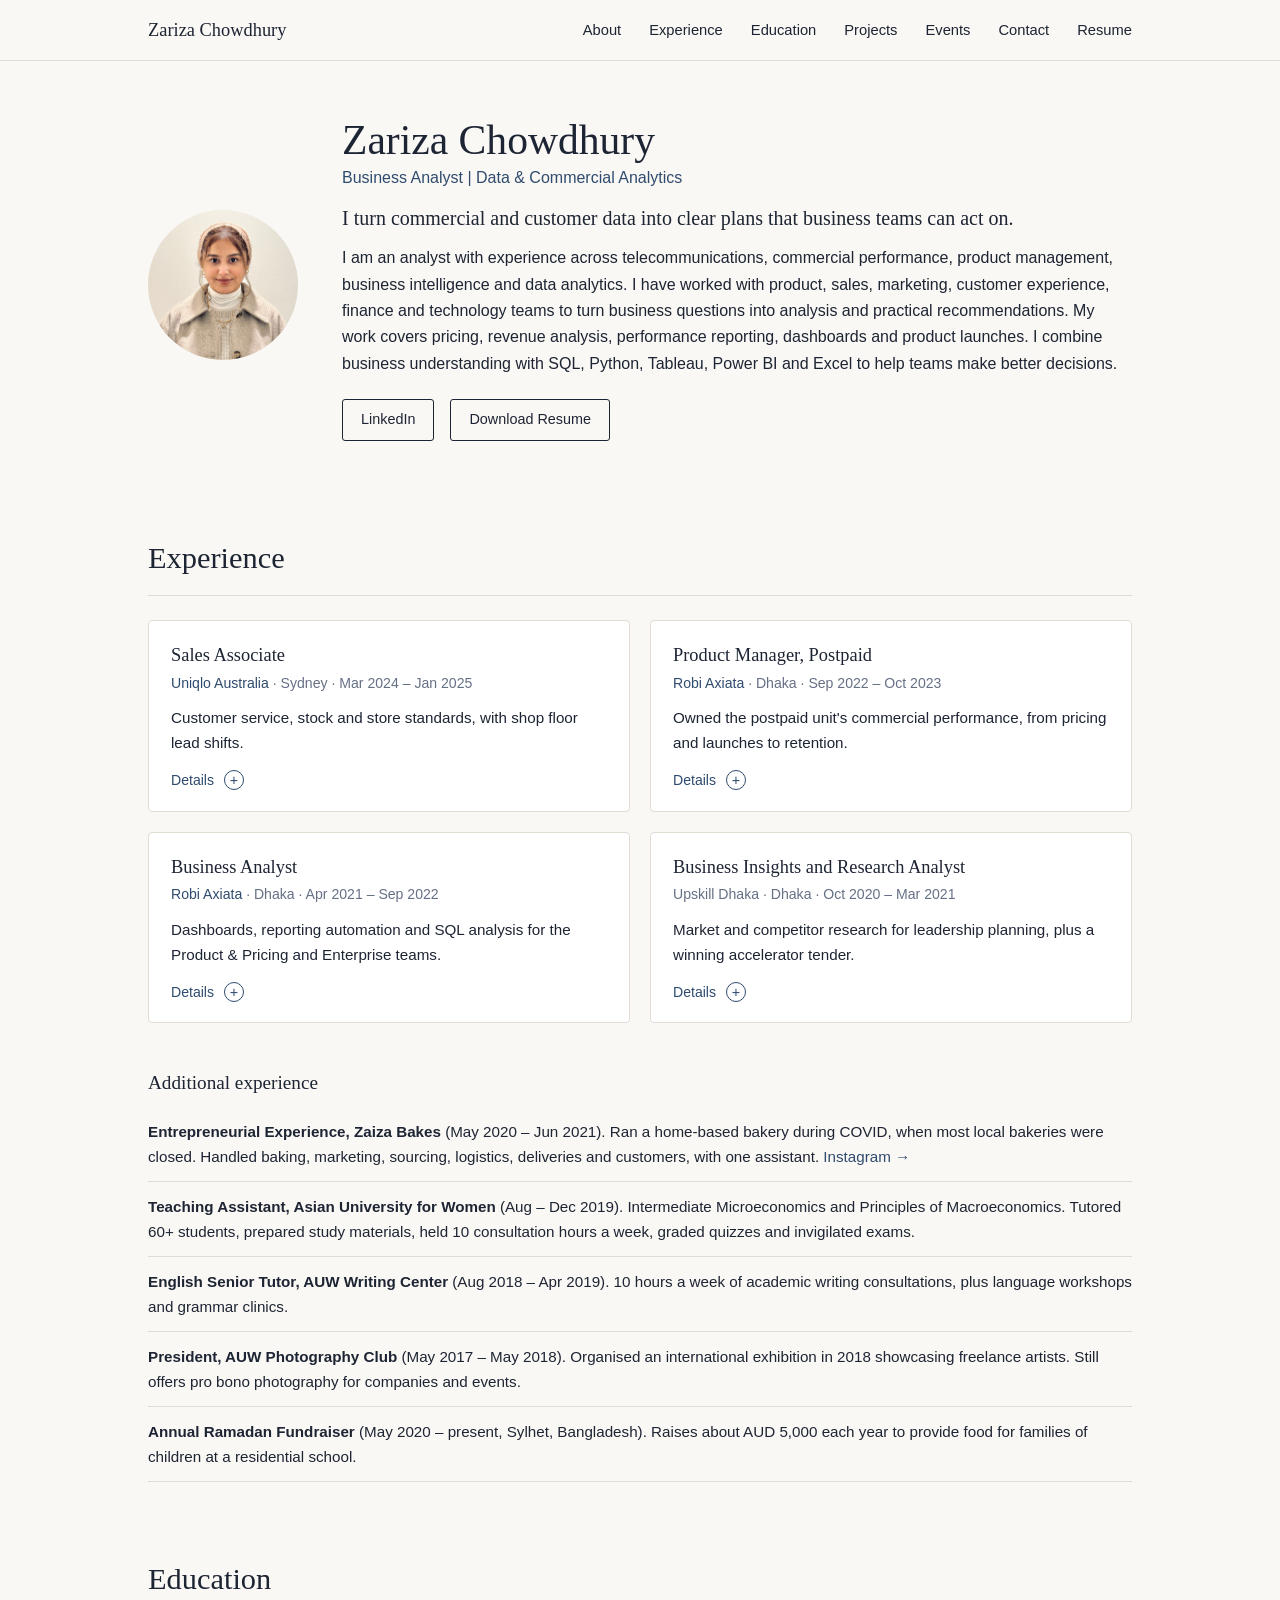
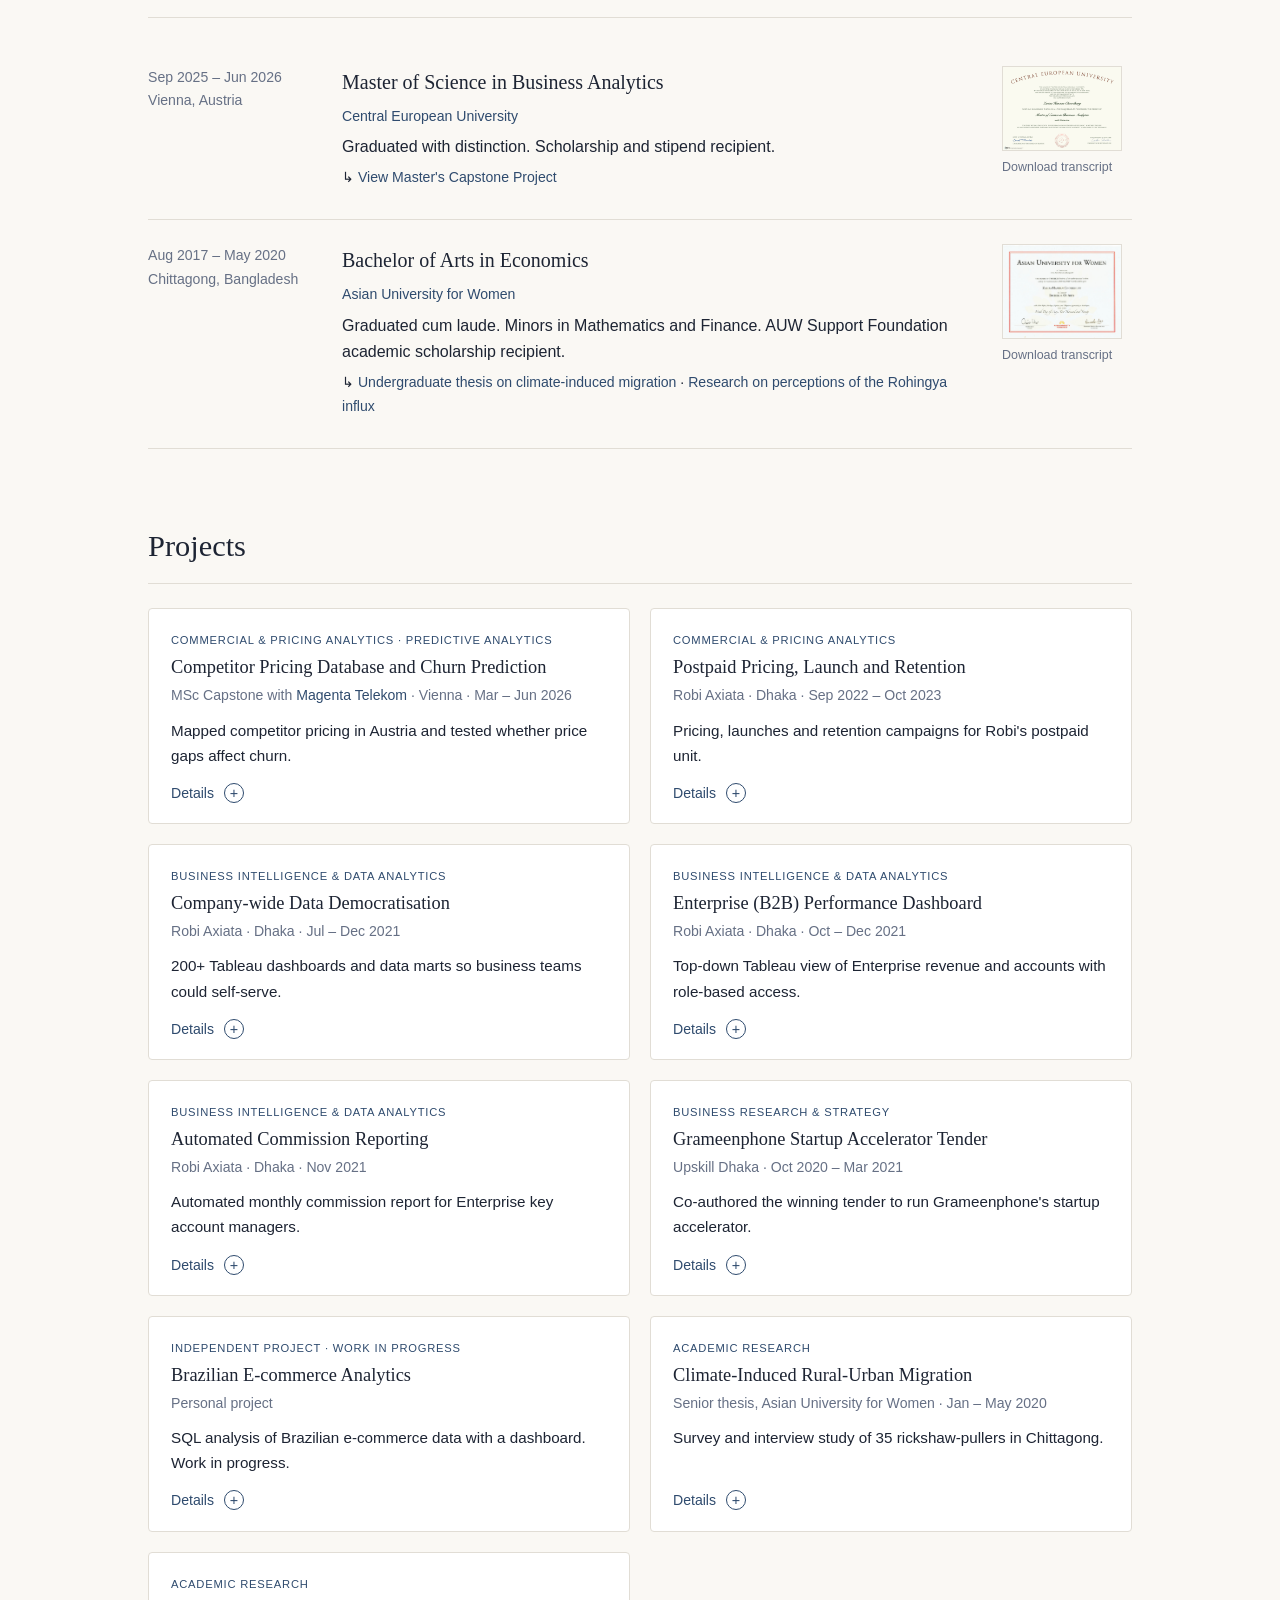
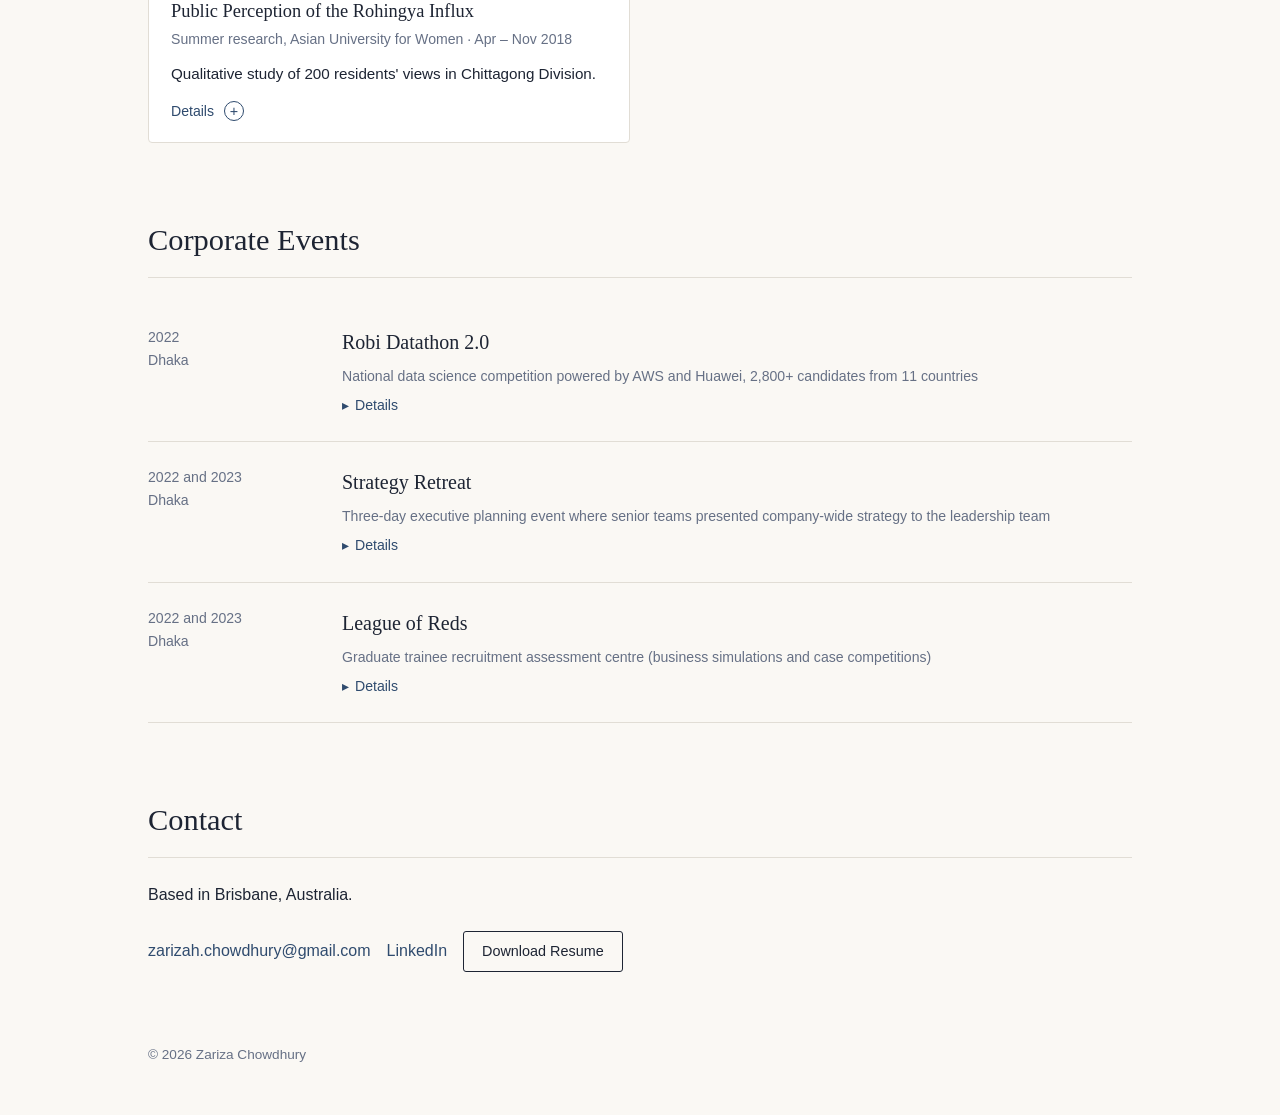
==== commit 1d29a137: "Design updates" ====
--- a/index.html
+++ b/index.html
@@ -48,6 +48,22 @@
   <h2>Experience</h2>
   <div class="grid">
 
+    <article class="card" id="e-uniqlo">
+      <div class="head">
+        <h3>Sales Associate</h3>
+        <p class="org"><a href="https://www.uniqlo.com/au/" target="_blank" rel="noopener">Uniqlo Australia</a> · Sydney · Mar 2024 – Jan 2025</p>
+      </div>
+      <p class="brief">Customer service, stock and store standards, with shop floor lead shifts.</p>
+      <button class="more-btn" data-open="e-uniqlo">Details <span>+</span></button>
+      <div class="more" hidden>
+        <ul>
+          <li>Acted as shop floor lead, overseeing the floor and team and handling customer issues during those shifts.</li>
+          <li>Served customers on the shop floor and kept fitting rooms, checkout and store standards in order.</li>
+          <li>Processed deliveries and managed stock and back of house.</li>
+        </ul>
+      </div>
+    </article>
+
     <article class="card" id="e-robi-pm">
       <div class="head">
         <h3>Product Manager, Postpaid</h3>
@@ -110,22 +126,6 @@
           <li>Managed budgets, timelines and stakeholders across several projects at once.</li>
         </ul>
         <p class="rel">Related project: <a href="#upskill-tender" data-open="upskill-tender">Accelerator program tender →</a></p>
-      </div>
-    </article>
-
-    <article class="card" id="e-uniqlo">
-      <div class="head">
-        <h3>Sales Associate</h3>
-        <p class="org"><a href="https://www.uniqlo.com/au/" target="_blank" rel="noopener">Uniqlo Australia</a> · Sydney · Mar 2024 – Jan 2025</p>
-      </div>
-      <p class="brief">Customer service, stock and store standards, with shop floor lead shifts.</p>
-      <button class="more-btn" data-open="e-uniqlo">Details <span>+</span></button>
-      <div class="more" hidden>
-        <ul>
-          <li>Acted as shop floor lead, overseeing the floor and team and handling customer issues during those shifts.</li>
-          <li>Served customers on the shop floor and kept fitting rooms, checkout and store standards in order.</li>
-          <li>Processed deliveries and managed stock and back of house.</li>
-        </ul>
       </div>
     </article>
   </div>
